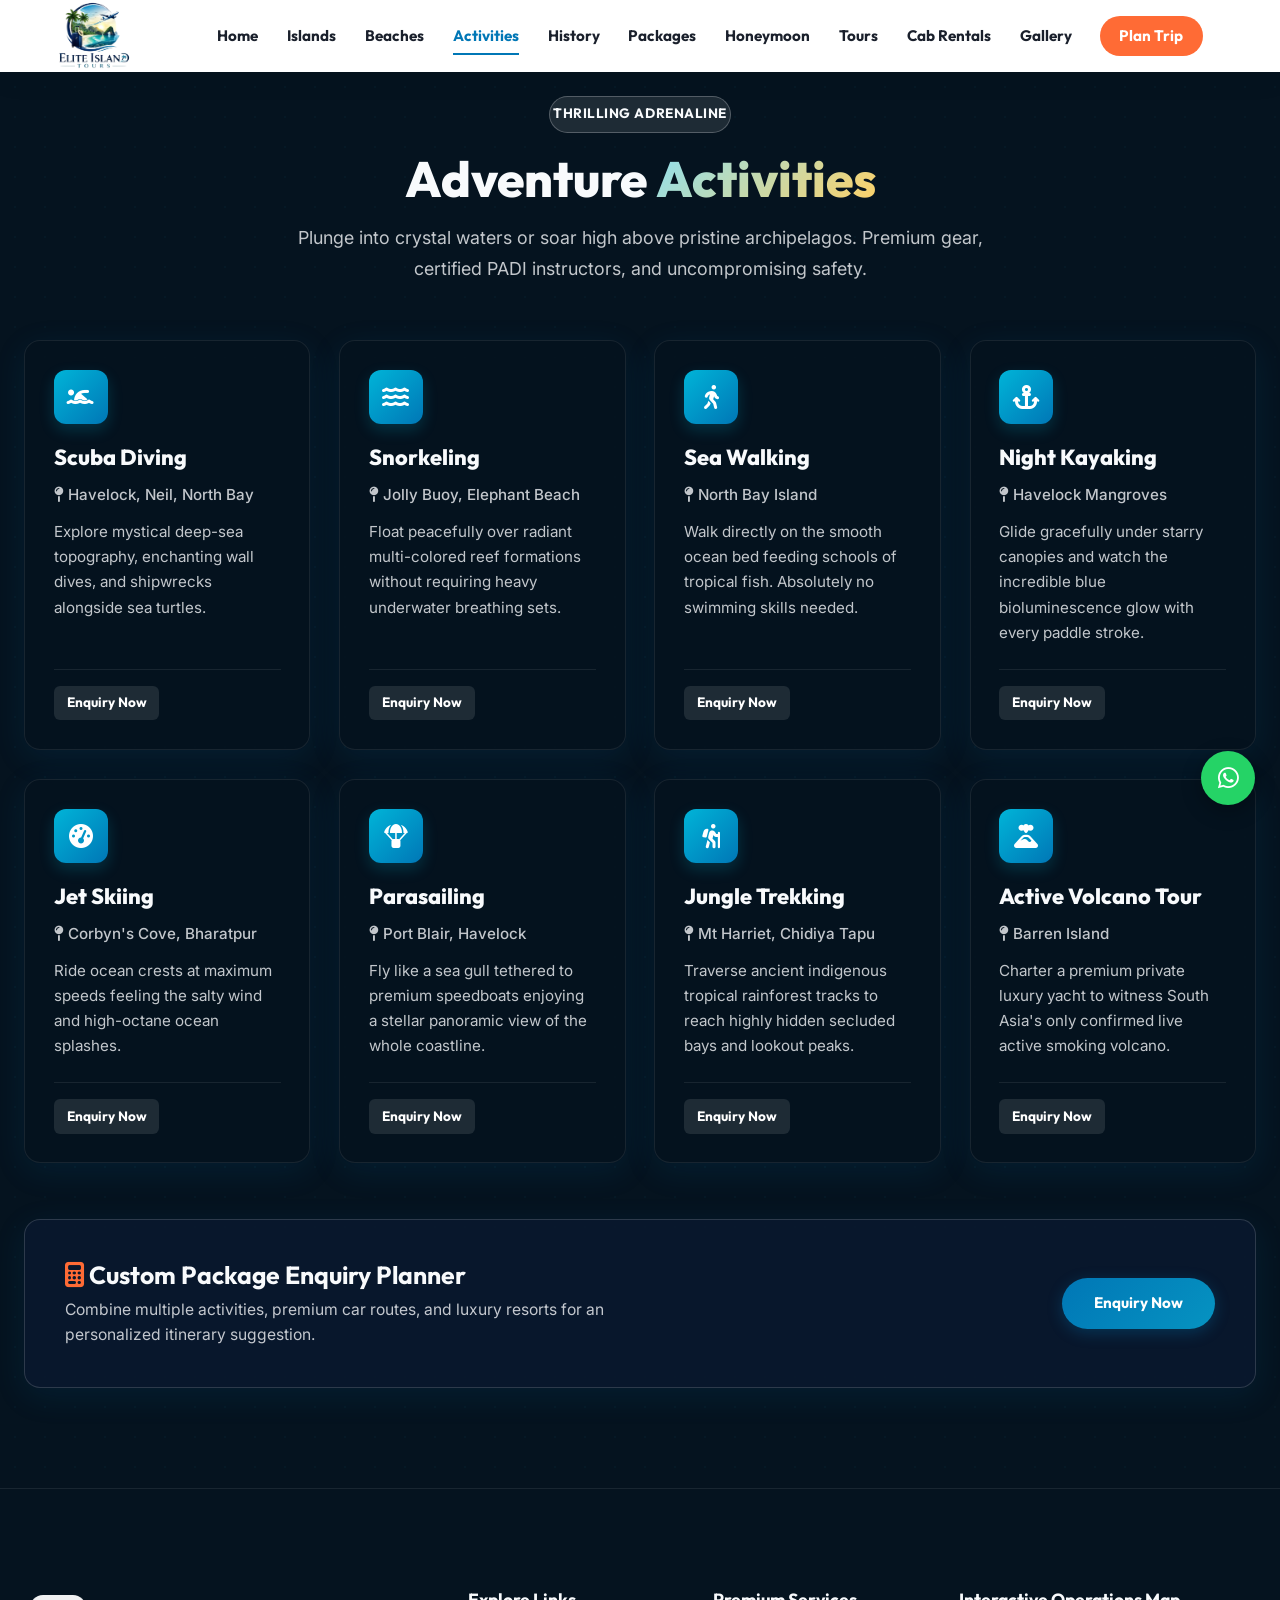
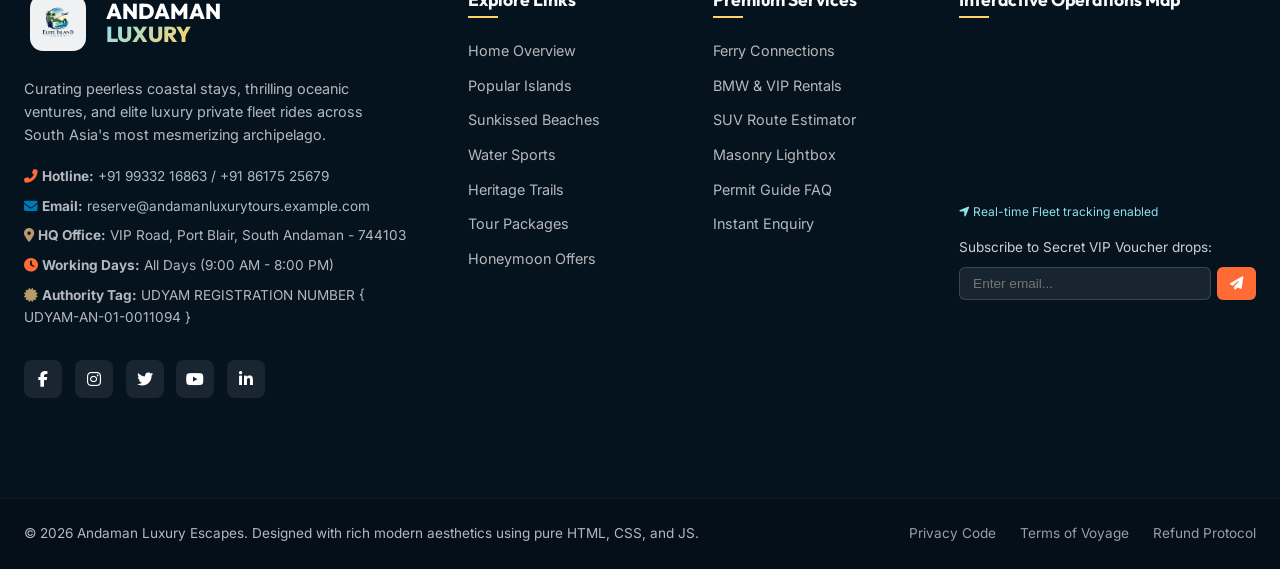
==== activities.html @ e53eba98 "First commit" ====
<!DOCTYPE html>
<html lang="en">
<head>
    <meta charset="UTF-8">
    <meta name="viewport" content="width=device-width, initial-scale=1.0">
    <title>Adventure Activities | Andaman & Nicobar Islands Premium Luxury Travel</title>
    <meta name="description" content="Plunge into crystal waters or soar high above pristine archipelagos. Premium gear, certified PADI instructors, and uncompromising safety.">
    
    <!-- Google Fonts -->
    <link rel="preconnect" href="https://fonts.googleapis.com">
    <link rel="preconnect" href="https://fonts.gstatic.com" crossorigin>
    <link href="https://fonts.googleapis.com/css2?family=Inter:wght@300;400;500;600;700&family=Outfit:wght@400;500;600;700;800&display=swap" rel="stylesheet">
    
    <!-- Font Awesome Icons -->
    <link rel="stylesheet" href="https://cdnjs.cloudflare.com/ajax/libs/font-awesome/6.4.0/css/all.min.css">
    
    <!-- Custom CSS -->
    <link rel="stylesheet" href="style.css">
</head>
<body class="subpage-body">

    <!-- Preloader -->
    <div id="preloader" class="preloader">
        <div class="loader-content">
            <div class="waves-loader"></div>
            <span class="loader-text">Loading Paradise...</span>
        </div>
    </div>

    <!-- Floating Action Buttons -->
    <a href="https://wa.me/919933216863" target="_blank" class="floating-btn whatsapp-btn" aria-label="Chat on WhatsApp">
        <i class="fab fa-whatsapp"></i>
    </a>
    <button id="backToTop" class="floating-btn back-top-btn" aria-label="Scroll back to top">
        <i class="fas fa-chevron-up"></i>
    </button>

    <!-- Transparent Sticky Navbar -->
    <header class="navbar navbar-subpage scrolled" id="navbar">
        <div class="nav-container">
            <a href="index.html" class="nav-logo">
                <span class="logo-icon">
                    <img src="logo.jpeg" alt="Logo" class="custom-logo">
                </span>
            </a>
            
            <nav class="nav-links" id="navLinks">
                <a href="index.html" class="nav-link">Home</a>
                <a href="islands.html" class="nav-link">Islands</a>
                <a href="beaches.html" class="nav-link">Beaches</a>
                <a href="activities.html" class="nav-link active">Activities</a>
                <a href="history.html" class="nav-link">History</a>
                <a href="packages.html" class="nav-link">Packages</a>
                <a href="honeymoon.html" class="nav-link">Honeymoon</a>
                <a href="tours.html" class="nav-link">Tours</a>
                <a href="cabs.html" class="nav-link">Cab Rentals</a>
                <a href="gallery.html" class="nav-link">Gallery</a>
                <a href="booking.html" class="nav-link btn-nav">Plan Trip</a>
            </nav>

            <div class="nav-actions">
               
                <button class="hamburger" id="hamburger" aria-label="Toggle navigation menu">
                    <span class="bar"></span>
                    <span class="bar"></span>
                    <span class="bar"></span>
                </button>
            </div>
        </div>
    </header>

    <!-- ADVENTURE ACTIVITIES SECTION -->
    <section id="activities" class="activities-section py-section bg-dark-deep text-white">
        <!-- Parallax coral texture effect -->
        <div class="ocean-bg-overlay"></div>
        
        <div class="section-container relative-z">
            <div class="section-header reveal-up">
                <span class="subtitle-pill border-light">Thrilling Adrenaline</span>
                <h2>Adventure <span class="gradient-text">Activities</span></h2>
                <p>Plunge into crystal waters or soar high above pristine archipelagos. Premium gear, certified PADI instructors, and uncompromising safety.</p>
            </div>

            <div class="activities-grid">
                <!-- Activity 1 -->
                <div class="activity-card glassmorphism reveal-up">
                    <div class="act-icon"><i class="fas fa-swimmer"></i></div>
                    <h3>Scuba Diving</h3>
                    <p class="act-loc"><i class="fas fa-map-pin"></i> Havelock, Neil, North Bay</p>
                    <p class="act-desc">Explore mystical deep-sea topography, enchanting wall dives, and shipwrecks alongside sea turtles.</p>
                    <div class="act-footer">
                        <a href="booking.html" class="btn-book-sm" data-enquiry-trigger>Enquiry Now</a>
                    </div>
                </div>

                <!-- Activity 2 -->
                <div class="activity-card glassmorphism reveal-up" style="transition-delay: 0.1s;">
                    <div class="act-icon"><i class="fas fa-water"></i></div>
                    <h3>Snorkeling</h3>
                    <p class="act-loc"><i class="fas fa-map-pin"></i> Jolly Buoy, Elephant Beach</p>
                    <p class="act-desc">Float peacefully over radiant multi-colored reef formations without requiring heavy underwater breathing sets.</p>
                    <div class="act-footer">
                        <a href="booking.html" class="btn-book-sm" data-enquiry-trigger>Enquiry Now</a>
                    </div>
                </div>

                <!-- Activity 3 -->
                <div class="activity-card glassmorphism reveal-up" style="transition-delay: 0.2s;">
                    <div class="act-icon"><i class="fas fa-walking"></i></div>
                    <h3>Sea Walking</h3>
                    <p class="act-loc"><i class="fas fa-map-pin"></i> North Bay Island</p>
                    <p class="act-desc">Walk directly on the smooth ocean bed feeding schools of tropical fish. Absolutely no swimming skills needed.</p>
                    <div class="act-footer">
                        <a href="booking.html" class="btn-book-sm" data-enquiry-trigger>Enquiry Now</a>
                    </div>
                </div>

                <!-- Activity 4 -->
                <div class="activity-card glassmorphism reveal-up" style="transition-delay: 0.3s;">
                    <div class="act-icon"><i class="fas fa-anchor"></i></div>
                    <h3>Night Kayaking</h3>
                    <p class="act-loc"><i class="fas fa-map-pin"></i> Havelock Mangroves</p>
                    <p class="act-desc">Glide gracefully under starry canopies and watch the incredible blue bioluminescence glow with every paddle stroke.</p>
                    <div class="act-footer">
                        <a href="booking.html" class="btn-book-sm" data-enquiry-trigger>Enquiry Now</a>
                    </div>
                </div>

                <!-- Activity 5 -->
                <div class="activity-card glassmorphism reveal-up">
                    <div class="act-icon"><i class="fas fa-tachometer-alt"></i></div>
                    <h3>Jet Skiing</h3>
                    <p class="act-loc"><i class="fas fa-map-pin"></i> Corbyn's Cove, Bharatpur</p>
                    <p class="act-desc">Ride ocean crests at maximum speeds feeling the salty wind and high-octane ocean splashes.</p>
                    <div class="act-footer">
                        <a href="booking.html" class="btn-book-sm" data-enquiry-trigger>Enquiry Now</a>
                    </div>
                </div>

                <!-- Activity 6 -->
                <div class="activity-card glassmorphism reveal-up" style="transition-delay: 0.1s;">
                    <div class="act-icon"><i class="fas fa-parachute-box"></i></div>
                    <h3>Parasailing</h3>
                    <p class="act-loc"><i class="fas fa-map-pin"></i> Port Blair, Havelock</p>
                    <p class="act-desc">Fly like a sea gull tethered to premium speedboats enjoying a stellar panoramic view of the whole coastline.</p>
                    <div class="act-footer">
                        <a href="booking.html" class="btn-book-sm" data-enquiry-trigger>Enquiry Now</a>
                    </div>
                </div>

                <!-- Activity 7 -->
                <div class="activity-card glassmorphism reveal-up" style="transition-delay: 0.2s;">
                    <div class="act-icon"><i class="fas fa-hiking"></i></div>
                    <h3>Jungle Trekking</h3>
                    <p class="act-loc"><i class="fas fa-map-pin"></i> Mt Harriet, Chidiya Tapu</p>
                    <p class="act-desc">Traverse ancient indigenous tropical rainforest tracks to reach highly hidden secluded bays and lookout peaks.</p>
                    <div class="act-footer">
                        <a href="booking.html" class="btn-book-sm" data-enquiry-trigger>Enquiry Now</a>
                    </div>
                </div>

                <!-- Activity 8 -->
                <div class="activity-card glassmorphism reveal-up" style="transition-delay: 0.3s;">
                    <div class="act-icon"><i class="fas fa-volcano"></i></div>
                    <h3>Active Volcano Tour</h3>
                    <p class="act-loc"><i class="fas fa-map-pin"></i> Barren Island</p>
                    <p class="act-desc">Charter a premium private luxury yacht to witness South Asia's only confirmed live active smoking volcano.</p>
                    <div class="act-footer">
                        <a href="booking.html" class="btn-book-sm" data-enquiry-trigger>Enquiry Now</a>
                    </div>
                </div>
            </div>

            <!-- Tour Package Calculator Custom Estimator Integration Preview -->
            <div class="package-calc-banner glassmorphism mt-big reveal-up">
                <div class="calc-banner-left">
                    <h3><i class="fas fa-calculator text-orange"></i> Custom Package Enquiry Planner</h3>
                    <p>Combine multiple activities, premium car routes, and luxury resorts for an personalized itinerary suggestion.</p>
                </div>
                <a href="booking.html" class="btn btn-primary" data-enquiry-trigger>Enquiry Now</a>
            </div>
        </div>
    </section>

    <!-- CONTACT SECTION / FOOTER -->
    <footer id="contact" class="footer-section bg-dark-deep text-white">
        <!-- Main Contact Row -->
        <div class="section-container footer-top py-section">
            <div class="footer-grid">
                <!-- Info block -->
                <div class="footer-col brand-col reveal-up">
                    <div class="footer-logo">
                        <span class="logo-icon text-orange"><img src="logo.jpeg" alt="Logo" class="footer-logo"></span>
                        <span class="logo-title-foot">ANDAMAN <span class="gradient-text">LUXURY</span></span>
                    </div>
                    <p class="footer-brand-desc">Curating peerless coastal stays, thrilling oceanic ventures, and elite luxury private fleet rides across South Asia's most mesmerizing archipelago.</p>
                    
                    <div class="contact-methods mt-small">
                        <p><i class="fas fa-phone-alt text-orange"></i> <strong>Hotline:</strong> +91 99332 16863 / +91 86175 25679</p>
                        <p><i class="fas fa-envelope text-blue"></i> <strong>Email:</strong> reserve@andamanluxurytours.example.com</p>
                        <p><i class="fas fa-map-marker-alt text-sand"></i> <strong>HQ Office:</strong> VIP Road, Port Blair, South Andaman - 744103</p>
                        <p><i class="fas fa-clock text-orange"></i> <strong>Working Days:</strong> All Days (9:00 AM - 8:00 PM)</p>
                        <p><i class="fas fa-certificate text-sand"></i> <strong>Authority Tag:</strong> UDYAM REGISTRATION NUMBER { UDYAM-AN-01-0011094 }</p>
                    </div>

                    <div class="social-icons mt-medium">
                        <a href="#" aria-label="Facebook"><i class="fab fa-facebook-f"></i></a>
                        <a href="#" aria-label="Instagram"><i class="fab fa-instagram"></i></a>
                        <a href="#" aria-label="Twitter"><i class="fab fa-twitter"></i></a>
                        <a href="#" aria-label="YouTube"><i class="fab fa-youtube"></i></a>
                        <a href="#" aria-label="LinkedIn"><i class="fab fa-linkedin-in"></i></a>
                    </div>
                </div>

                <!-- Quick links -->
                <div class="footer-col links-col reveal-up" style="transition-delay: 0.1s;">
                    <h4>Explore Links</h4>
                    <ul>
                        <li><a href="index.html">Home Overview</a></li>
                        <li><a href="islands.html">Popular Islands</a></li>
                        <li><a href="beaches.html">Sunkissed Beaches</a></li>
                        <li><a href="activities.html">Water Sports</a></li>
                        <li><a href="history.html">Heritage Trails</a></li>
                        <li><a href="packages.html">Tour Packages</a></li>
                        <li><a href="honeymoon.html">Honeymoon Offers</a></li>
                    </ul>
                </div>

                <!-- Secondary links -->
                <div class="footer-col links-col reveal-up" style="transition-delay: 0.2s;">
                    <h4>Premium Services</h4>
                    <ul>
                        <li><a href="tours.html">Ferry Connections</a></li>
                        <li><a href="cabs.html">BMW & VIP Rentals</a></li>
                        <li><a href="cabs.html">SUV Route Estimator</a></li>
                        <li><a href="gallery.html">Masonry Lightbox</a></li>
                        <li><a href="index.html#faq">Permit Guide FAQ</a></li>
                        <li><a href="booking.html">Instant Enquiry</a></li>
                    </ul>
                </div>

                <!-- Map placeholder & Subscribe -->
                <div class="footer-col map-col reveal-up" style="transition-delay: 0.3s;">
                    <h4>Interactive Operations Map</h4>
                    <div class="map-placeholder">
                        <iframe 
                            src="https://www.google.com/maps/embed?pb=!1m18!1m12!1m3!1d125345.96102146985!2d92.65151525!3d11.6666114!2m3!1f0!2f0!3f0!3m2!1i1024!2i768!4f13.1!3m3!1m2!1s0x3088946c59b6c0e5%3A0x8684bb6a30eb6a00!2sPort%20Blair%2C%20Andaman%20and%20Nicobar%20Islands!5e0!3m2!1sen!2sin!4v1680000000000!5m2!1sen!2sin" 
                            width="100%" 
                            height="150" 
                            style="border:0; border-radius: 8px;" 
                            allowfullscreen="" 
                            loading="lazy" 
                            referrerpolicy="no-referrer-when-downgrade"
                            title="Port Blair Regional Google Map">
                        </iframe>
                        <span class="map-caption"><i class="fas fa-location-arrow"></i> Real-time Fleet tracking enabled</span>
                    </div>

                    <!-- Newsletter inline Form -->
                    <div class="newsletter-box mt-small">
                        <span>Subscribe to Secret VIP Voucher drops:</span>
                        <form id="newsletterForm" class="news-form mt-mini">
                            <input type="email" placeholder="Enter email..." required>
                            <button type="submit" aria-label="Subscribe"><i class="fas fa-paper-plane"></i></button>
                        </form>
                    </div>
                </div>
            </div>
        </div>

        <!-- Footer Bottom Legal bar -->
        <div class="footer-bottom">
            <div class="section-container bottom-bar-container">
                <p>&copy; 2026 Andaman Luxury Escapes. Designed with rich modern aesthetics using pure HTML, CSS, and JS.</p>
                <div class="legal-links">
                    <a href="#">Privacy Code</a>
                    <a href="#">Terms of Voyage</a>
                    <a href="#">Refund Protocol</a>
                </div>
            </div>
        </div>
    </footer>

    <!-- Custom JavaScript -->
    <script src="script.js"></script>
</body>
</html>
---- style.css ----
/* ==========================================================================
   PREMIUM TOURISM WEBSITE STYLE SYSTEM
   Theme: Tropical Luxury & Cinematic Glassmorphism
   Colors: Ocean Blue, Sunset Orange, Sand Tones
   ========================================================================== */

/* --- 1. DESIGN TOKENS & VARIABLES --- */
:root {
    /* Ocean Blue Palette */
    --ocean-deep: #0077B6;
    --ocean-mid: #00B4D8;
    --ocean-light: #90E0EF;
    --ocean-azure: #e0fbfc;

    /* Sunset Orange Palette */
    --sunset-deep: #FF6B35;
    --sunset-mid: #FF8C42;
    --sunset-gold: #FFD166;
    --sunset-glow: rgba(255, 107, 53, 0.15);

    /* Sand Colors */
    --sand-light: #F4EBD0;
    --sand-warm: #EAD7BB;
    --sand-dark: #B99B6B;

    /* Neutrals & Dark Mode Helpers */
    --bg-main: #FAFAFB;
    --bg-dark-deep: #05131f;
    --bg-dark-card: rgba(10, 25, 47, 0.7);
    --text-primary: #1A202C;
    --text-secondary: #4A5568;
    --text-light: #F7FAFC;
    --text-muted: #A0AEC0;
    
    /* Layout Spacing */
    --nav-height: 84px;
    --section-gap: 100px;
    --container-max: 1280px;

    /* Glassmorphism System */
    --glass-bg-light: rgba(255, 255, 255, 0.75);
    --glass-bg-dark: rgba(5, 19, 31, 0.65);
    --glass-bg-sunset: rgba(255, 107, 53, 0.85);
    --glass-border-light: rgba(255, 255, 255, 0.3);
    --glass-border-dark: rgba(255, 255, 255, 0.08);
    --glass-shadow: 0 8px 32px 0 rgba(0, 119, 182, 0.12);
    --glass-shadow-dark: 0 12px 40px 0 rgba(0, 0, 0, 0.35);
    --glass-blur: blur(16px);

    /* Animation Timings */
    --transition-fast: 0.2s cubic-bezier(0.4, 0, 0.2, 1);
    --transition-smooth: 0.4s cubic-bezier(0.16, 1, 0.3, 1);
    --transition-slow: 0.8s cubic-bezier(0.16, 1, 0.3, 1);
}

/* --- 2. GLOBAL RESET & BASE RULES --- */
*, *::before, *::after {
    box-sizing: border-box;
    margin: 0;
    padding: 0;
}

html {
    scroll-behavior: smooth;
    font-size: 16px;
}

body {
    font-family: 'Inter', -apple-system, BlinkMacSystemFont, sans-serif;
    color: var(--text-primary);
    background-color: var(--bg-main);
    line-height: 1.6;
    overflow-x: hidden;
}

/* Custom Premium Scrollbar */
::-webkit-scrollbar {
    width: 10px;
}
::-webkit-scrollbar-track {
    background: var(--bg-dark-deep);
}
::-webkit-scrollbar-thumb {
    background: var(--ocean-mid);
    border-radius: 5px;
}
::-webkit-scrollbar-thumb:hover {
    background: var(--ocean-deep);
}

.custom-logo{
    width: 128px;
    height: 128px;
    object-fit: contain;
    background: transparent;
    display: block;
}

.custom-logo:hover{
    transform: scale(1.06) rotate(-2deg);
    filter: drop-shadow(0 12px 24px rgba(0,0,0,0.28));
}

.logo-icon{
    display:flex;
    align-items:center;
    justify-content:center;
    background: transparent;
    border-radius: 50%;
    padding: 6px;
}

.nav-logo{
    display:flex;
    align-items:center;
    gap:14px;
    text-decoration:none;
}

.logo-text{
    display:flex;
    flex-direction:column;
    line-height:1.1;
}

.logo-title{
    font-size:28px;
    font-weight:800;
    letter-spacing:2px;
    color:#ffffff;
}

.logo-subtitle{
    font-size:12px;
    font-weight:500;
    letter-spacing:3px;
    color:rgba(255,255,255,0.82);
    margin-top:4px;
}

/* Typography Scale */
h1, h2, h3, h4, h5, h6 {
    font-family: 'Outfit', sans-serif;
    font-weight: 700;
    line-height: 1.2;
    letter-spacing: -0.02em;
}

h1 { font-size: clamp(2.5rem, 6vw, 4.5rem); font-weight: 800; }
h2 { font-size: clamp(2rem, 4vw, 3rem); margin-bottom: 1rem; }
h3 { font-size: clamp(1.25rem, 2.5vw, 1.75rem); margin-bottom: 0.75rem; }
h4 { font-size: 1.2rem; font-weight: 600; }

p {
    margin-bottom: 1rem;
}

a {
    color: inherit;
    text-decoration: none;
    transition: var(--transition-fast);
}

ul {
    list-style: none;
}

img {
    max-width: 100%;
    height: auto;
    display: block;
}

/* --- 3. PREMIUM UTILITIES & ACCENTS --- */
.section-container {
    max-width: var(--container-max);
    margin: 0 auto;
    padding: 0 1.5rem;
}

.py-section {
    padding-top: var(--section-gap);
    padding-bottom: var(--section-gap);
}

.text-center { text-align: center; }
.relative-z { position: relative; z-index: 2; }
.mt-mini { margin-top: 0.5rem; }
.mt-small { margin-top: 1rem; }
.mt-medium { margin-top: 2rem; }
.mt-big { margin-top: 3.5rem; }

/* Gradient Themes */
.gradient-text {
    background: linear-gradient(135deg, var(--ocean-deep) 0%, var(--ocean-mid) 60%, var(--ocean-light) 100%);
    -webkit-background-clip: text;
    -webkit-text-fill-color: transparent;
    display: inline-block;
}

.gradient-text-sunset {
    background: linear-gradient(135deg, var(--sunset-gold) 0%, var(--sunset-mid) 50%, #fff 100%);
    -webkit-background-clip: text;
    -webkit-text-fill-color: transparent;
    display: inline-block;
}

.bg-gradient-subtle {
    background: linear-gradient(180deg, var(--bg-main) 0%, var(--ocean-azure) 100%);
}

.bg-light-soft { background-color: #F1F5F9; }
.bg-dark-deep { background-color: var(--bg-dark-deep); }
.bg-sunset {
    background: linear-gradient(135deg, #1b0a05 0%, var(--sunset-deep) 100%);
    position: relative;
}
.bg-vintage {
    background-color: var(--sand-light);
    background-image: radial-gradient(rgba(185, 155, 107, 0.15) 1px, transparent 0);
    background-size: 24px 24px;
}

/* Color Tokens */
.text-orange { color: var(--sunset-deep); }
.text-blue { color: var(--ocean-deep); }
.text-sand { color: var(--sand-dark); }
.border-light { border-color: rgba(255,255,255,0.2) !important; color: #fff !important; }
.border-dark { border-color: rgba(0,0,0,0.1) !important; color: var(--ocean-deep) !important; }

/* Subtitle/Badge Pills */
.subtitle-pill {
    display: inline-flex;
    align-items: center;
    gap: 0.5rem;
    padding: 0.4rem 0.2rem;
    border-radius: 50px;
    font-family: 'Outfit', sans-serif;
    font-size: 0.85rem;
    font-weight: 600;
    text-transform: uppercase;
    letter-spacing: 0.1em;
    margin-bottom: 1rem;
    border: 1px solid rgba(0, 119, 182, 0.2);
    color: var(--ocean-deep);
    background: rgba(0, 119, 182, 0.05);
}

.section-header {
    max-width: 750px;
    margin: 0 auto 3.5rem auto;
    text-align: center;
}

.section-header p {
    color: var(--text-secondary);
    font-size: 1.1rem;
}

/* Glassmorphism Classes */
.glassmorphism {
    background: var(--glass-bg-light);
    backdrop-filter: var(--glass-blur);
    -webkit-backdrop-filter: var(--glass-blur);
    border: 1px solid var(--glass-border-light);
    border-radius: 16px;
    box-shadow: var(--glass-shadow);
}

.glassmorphism-premium {
    background: rgba(255, 255, 255, 0.85);
    backdrop-filter: blur(24px);
    -webkit-backdrop-filter: blur(24px);
    border: 1px solid rgba(255, 255, 255, 0.6);
    border-radius: 20px;
    box-shadow: 0 20px 50px rgba(0, 119, 182, 0.08);
}

/* Buttons System */
.btn {
    display: inline-flex;
    align-items: center;
    justify-content: center;
    gap: 0.6rem;
    padding: 0.85rem 2rem;
    border-radius: 50px;
    font-family: 'Outfit', sans-serif;
    font-weight: 600;
    font-size: 1rem;
    cursor: pointer;
    transition: var(--transition-smooth);
    border: none;
}

.btn-primary {
    background: linear-gradient(135deg, var(--ocean-deep) 0%, var(--ocean-mid) 100%);
    color: #fff;
    box-shadow: 0 4px 15px rgba(0, 119, 182, 0.3);
}

.btn-primary:hover {
    transform: translateY(-3px);
    box-shadow: 0 8px 25px rgba(0, 119, 182, 0.45);
    background: linear-gradient(135deg, var(--ocean-mid) 0%, var(--ocean-deep) 100%);
}

.btn-secondary {
    background: linear-gradient(135deg, var(--sunset-deep) 0%, var(--sunset-mid) 100%);
    color: #fff;
    box-shadow: 0 4px 15px rgba(255, 107, 53, 0.3);
}

.btn-secondary:hover {
    transform: translateY(-3px);
    box-shadow: 0 8px 25px rgba(255, 107, 53, 0.45);
}

.btn-sunset {
    background-color: #fff;
    color: var(--sunset-deep);
    font-weight: 700;
    padding: 0.6rem 1.5rem;
    border-radius: 8px;
}
.btn-sunset:hover {
    background-color: var(--sunset-gold);
    color: #000;
}

/* --- 4. PRELOADER ANIMATION --- */
.preloader {
    position: fixed;
    inset: 0;
    background-color: var(--bg-dark-deep);
    z-index: 9999;
    display: flex;
    align-items: center;
    justify-content: center;
    transition: opacity 0.6s ease, visibility 0.6s ease;
}

.loader-content {
    text-align: center;
}

.waves-loader {
    width: 80px;
    height: 80px;
    border-radius: 50%;
    border: 3px solid transparent;
    border-top-color: var(--ocean-mid);
    border-bottom-color: var(--sunset-mid);
    animation: spin-loader 1.5s linear infinite;
    margin: 0 auto 1.5rem auto;
}

.waves-loader::before {
    content: '';
    position: absolute;
    inset: 8px;
    border-radius: 50%;
    border: 3px solid transparent;
    border-left-color: var(--ocean-light);
    animation: spin-loader 1s ease-in-out infinite alternate;
}

.loader-text {
    font-family: 'Outfit', sans-serif;
    color: #fff;
    font-size: 1.2rem;
    letter-spacing: 0.15em;
    animation: pulse-text 1.5s infinite ease-in-out;
}

@keyframes spin-loader {
    to { transform: rotate(360deg); }
}

@keyframes pulse-text {
    0%, 100% { opacity: 0.5; }
    50% { opacity: 1; }
}

/* --- 5. FLOATING ACTIONS --- */
.floating-btn {
    position: fixed;
    right: 25px;
    width: 54px;
    height: 54px;
    border-radius: 50%;
    display: flex;
    align-items: center;
    justify-content: center;
    color: #fff;
    font-size: 1.5rem;
    z-index: 990;
    box-shadow: 0 6px 20px rgba(0,0,0,0.3);
    cursor: pointer;
    transition: var(--transition-fast);
    border: none;
}

.whatsapp-btn {
    bottom: 95px;
    background-color: #25D366;
    animation: bounce-subtle 3s infinite ease-in-out;
}

.whatsapp-btn:hover {
    background-color: #128C7E;
    transform: scale(1.1);
}

.back-top-btn {
    bottom: 25px;
    background-color: var(--ocean-deep);
    opacity: 0;
    visibility: hidden;
    transform: translateY(20px);
}

.back-top-btn.show {
    opacity: 1;
    visibility: visible;
    transform: translateY(0);
}

.back-top-btn:hover {
    background-color: var(--ocean-mid);
}

@keyframes bounce-subtle {
    0%, 100% { transform: translateY(0); }
    50% { transform: translateY(-8px); }
}

/* --- 6. TRANSPARENT STICKY NAVBAR --- */
.navbar {
    position: fixed;
    top: 0;
    left: 0;
    width: 100%;
    height: var(--nav-height);
    z-index: 1000;
    transition: var(--transition-smooth);
    background: transparent;
}

.navbar.scrolled {
    background: rgb(255, 255, 255);
    backdrop-filter: blur(16px);
    -webkit-backdrop-filter: blur(16px);
    box-shadow: 0 4px 30px rgba(0, 0, 0, 0.08);
    height: 72px;
}

.nav-container {
    max-width: var(--container-max);
    height: 100%;
    margin: 0 auto;
    padding: 0 1.5rem;
    display: flex;
    align-items: center;
    justify-content: space-between;
}

.nav-logo {
    display: flex;
    align-items: center;
    gap: 0.6rem;
    color: #fff;
}

.navbar.scrolled .nav-logo {
    color: var(--ocean-deep);
}

.logo-icon {
    font-size: 1.8rem;
    color: var(--sunset-gold);
    transition: var(--transition-fast);
}

.navbar.scrolled .logo-icon {
    color: var(--sunset-deep);
}

.logo-text {
    display: flex;
    flex-direction: column;
}

.logo-title {
    font-family: 'Outfit', sans-serif;
    font-weight: 800;
    font-size: 1.3rem;
    line-height: 1;
    letter-spacing: 0.05em;
}

.logo-subtitle {
    font-size: 0.65rem;
    letter-spacing: 0.15em;
    opacity: 0.85;
    text-transform: uppercase;
    margin-top: 2px;
}

.nav-links {
    display: flex;
    align-items: center;
    gap: 1.8rem;
}

.nav-link {
    font-family: 'Outfit', sans-serif;
    font-weight: 500;
    font-size: 0.95rem;
    color: rgba(255, 255, 255, 0.9);
    position: relative;
    padding: 0.4rem 0;
}

.navbar.scrolled .nav-link {
    color: var(--text-primary);
}

.nav-link::after {
    content: '';
    position: absolute;
    bottom: 0;
    left: 0;
    width: 0%;
    height: 2px;
    background-color: var(--sunset-gold);
    transition: var(--transition-fast);
}

.navbar.scrolled .nav-link::after {
    background-color: var(--ocean-deep);
}

.nav-link:hover::after,
.nav-link.active::after {
    width: 100%;
}

.nav-link:hover,
.nav-link.active {
    color: #fff;
}

.navbar.scrolled .nav-link:hover,
.navbar.scrolled .nav-link.active {
    color: var(--ocean-deep);
}

.btn-nav {
    background-color: var(--sunset-deep);
    color: #fff !important;
    padding: 0.5rem 1.2rem;
    border-radius: 50px;
    font-weight: 600;
}
.btn-nav::after { display: none !important; }
.btn-nav:hover { background-color: var(--sunset-mid); transform: scale(1.05); }

.nav-actions {
    display: flex;
    align-items: center;
    gap: 1rem;
}

.weather-widget-mini {
    display: flex;
    align-items: center;
    gap: 0.4rem;
    background: rgba(255, 255, 255, 0.15);
    backdrop-filter: blur(8px);
    padding: 0.3rem 0.8rem;
    border-radius: 50px;
    color: #fff;
    font-size: 0.85rem;
    font-weight: 600;
    border: 1px solid rgba(255, 255, 255, 0.2);
}

.navbar.scrolled .weather-widget-mini {
    background: rgba(0, 119, 182, 0.08);
    color: var(--ocean-deep);
    border-color: rgba(0, 119, 182, 0.15);
}

.weather-icon {
    color: var(--sunset-gold);
    animation: spin-slow 12s linear infinite;
}

@keyframes spin-slow {
    to { transform: rotate(360deg); }
}

.hamburger {
    display: none;
    cursor: pointer;
    background: transparent;
    border: none;
    z-index: 1001;
}

.hamburger .bar {
    display: block;
    width: 25px;
    height: 3px;
    margin: 5px auto;
    transition: all 0.3s ease-in-out;
    background-color: #fff;
    border-radius: 3px;
}

.navbar.scrolled .hamburger .bar {
    background-color: var(--text-primary);
}

/* --- 7. HERO SECTION --- */
.hero-section {
    position: relative;
    min-height: 100vh;
    min-height: 100svh;
    display: flex;
    align-items: center;
    justify-content: center;
    overflow: hidden;
    padding: 6rem 1rem 7rem;
}

.video-wrapper {
    position: absolute;
    inset: 0;
    width: 100%;
    height: 100%;
    z-index: 1;
}

.hero-video {
    width: 100%;
    height: 100%;
    object-fit: cover;
    transform: scale(1.05); /* Avoid border artifacts */
}

.hero-overlay {
    position: absolute;
    inset: 0;
    background: linear-gradient(135deg, rgba(5, 19, 31, 0.6) 0%, rgba(0, 119, 182, 0.35) 100%);
    z-index: 2;
}

.hero-particles {
    position: absolute;
    inset: 0;
    z-index: 3;
    pointer-events: none;
}

/* Particle items styled via script mapping */
.particle {
    position: absolute;
    background-color: rgba(255, 255, 255, 0.6);
    border-radius: 50%;
    animation: float-particle 10s infinite linear;
}

@keyframes float-particle {
    0% { transform: translateY(0) rotate(0deg); opacity: 0; }
    10% { opacity: 0.8; }
    90% { opacity: 0.8; }
    100% { transform: translateY(-100px) rotate(360deg); opacity: 0; }
}

.hero-content {
    position: relative;
    z-index: 4;
    max-width: 900px;
    width: 100%;
    display: flex;
    flex-direction: column;
    align-items: center;
    text-align: center;
    padding: 0 1.5rem;
    margin: 0 auto;
}

.welcome-badge {
    display: inline-block;
    background: rgba(255, 255, 255, 0.2);
    backdrop-filter: blur(12px);
    color: #fff;
    padding: 0.5rem 1.5rem;
    border-radius: 50px;
    font-family: 'Outfit', sans-serif;
    font-weight: 600;
    font-size: 0.9rem;
    letter-spacing: 0.15em;
    text-transform: uppercase;
    margin-bottom: 1.5rem;
    border: 1px solid rgba(255, 255, 255, 0.3);
}

.hero-title {
    color: #fff;
    font-size: clamp(2.1rem, 4.8vw, 4rem);
    line-height: 1.05;
    margin-bottom: 1rem;
    text-shadow: 0 4px 20px rgba(0,0,0,0.4);
}


.hero-title .gradient-text {
    background: linear-gradient(135deg, var(--ocean-light) 0%, var(--sunset-gold) 100%);
    -webkit-background-clip: text;
}

.hero-logo {
    display: flex;
    align-items: center;
    justify-content: center;
    width: 100%;
    margin: 0 auto 1.15rem;
}

.hero-logo img {
    width: clamp(130px, 54vw, 360px);
    height: auto;
    display: block;
    object-fit: contain;
    filter: drop-shadow(0 14px 28px rgba(0, 0, 0, 0.35));
}

.hero-subtitle {
    color: rgba(255, 255, 255, 0.92);
    font-size: clamp(1rem, 1.7vw, 1.25rem);
    font-weight: 400;
    max-width: 700px;
    margin: 0 auto 2rem auto;
    text-shadow: 0 2px 10px rgba(0,0,0,0.3);
}

.hero-ctas {
    display: flex;
    align-items: center;
    justify-content: center;
    gap: 1.2rem;
    flex-wrap: wrap;
    margin-bottom: 0;
}

/* Floating Waves Overlay */
.wave-container {
    position: absolute;
    bottom: -5px;
    left: 0;
    width: 100%;
    z-index: 5;
    line-height: 0;
}

.hero-wave {
    width: 100%;
    height: 8vw;
    min-height: 60px;
}

.scroll-indicator {
    position: absolute;
    bottom: 50px;
    left: 50.4%;
    transform: translateX(-50%);
    z-index: 6;
    display: flex;
    flex-direction: column;
    align-items: center;
    gap: 0.5rem;
    color: #fff;
    opacity: 0.8;
}

.scroll-indicator:hover {
    opacity: 1;
}

.mouse {
    width: 26px;
    height: 42px;
    border: 2px solid #fff;
    border-radius: 20px;
    display: flex;
    justify-content: center;
    padding-top: 6px;
}

.wheel {
    width: 4px;
    height: 8px;
    background-color: #fff;
    border-radius: 2px;
    animation: scroll-wheel 1.5s infinite ease-out;
}

.scroll-text {
    font-size: 0.75rem;
    letter-spacing: 0.1em;
    text-transform: uppercase;
}

@keyframes scroll-wheel {
    0% { transform: translateY(0); opacity: 1; }
    100% { transform: translateY(12px); opacity: 0; }
}

/* --- 8. STATS COUNTER SECTION --- */
.stats-section {
    position: relative;
    z-index: 10;
    margin-top: -30px;
}

.stats-grid {
    display: grid;
    grid-template-columns: repeat(4, 1fr);
    gap: 1.5rem;
    background: rgba(255, 255, 255, 0.9);
    backdrop-filter: blur(20px);
    -webkit-backdrop-filter: blur(20px);
    border: 1px solid rgba(255, 255, 255, 0.8);
    border-radius: 20px;
    padding: 2.5rem 2rem;
    box-shadow: 0 15px 40px rgba(0, 119, 182, 0.08);
}

.stat-item {
    text-align: center;
    position: relative;
}

.stat-item:not(:last-child)::after {
    content: '';
    position: absolute;
    right: -0.75rem;
    top: 20%;
    height: 60%;
    width: 1px;
    background-color: rgba(0, 0, 0, 0.08);
}

.stat-icon {
    width: 50px;
    height: 50px;
    border-radius: 50%;
    background: rgba(0, 119, 182, 0.08);
    color: var(--ocean-deep);
    display: flex;
    align-items: center;
    justify-content: center;
    font-size: 1.3rem;
    margin: 0 auto 1rem auto;
    transition: var(--transition-fast);
}

.stat-item:hover .stat-icon {
    background: var(--ocean-deep);
    color: #fff;
    transform: scale(1.1);
}

.stat-number, .stat-suffix {
    display: inline-block;
    font-size: 2.5rem;
    font-weight: 800;
    color: var(--ocean-deep);
    line-height: 1;
}

.stat-label {
    margin-top: 0.4rem;
    color: var(--text-secondary);
    font-weight: 500;
    margin-bottom: 0;
}

/* --- 9. POPULAR ISLANDS SECTION --- */
.islands-grid {
    display: grid;
    grid-template-columns: repeat(auto-fill, minmax(280px, 1fr));
    gap: 2rem;
}

.island-card {
    background-color: #fff;
    border-radius: 16px;
    overflow: hidden;
    box-shadow: 0 10px 30px rgba(0,0,0,0.04);
    border: 1px solid rgba(0,0,0,0.04);
    transition: var(--transition-smooth);
    display: flex;
    flex-direction: column;
}

.island-card:hover {
    transform: translateY(-8px);
    box-shadow: 0 20px 40px rgba(0, 119, 182, 0.12);
}

.card-img-wrapper {
    position: relative;
    height: 220px;
    overflow: hidden;
}

.card-img-wrapper img {
    width: 100%;
    height: 100%;
    object-fit: cover;
    transition: transform 0.6s cubic-bezier(0.16, 1, 0.3, 1);
}

.island-card:hover .card-img-wrapper img {
    transform: scale(1.12);
}

.rating-badge {
    position: absolute;
    top: 15px;
    right: 15px;
    background: rgba(255, 255, 255, 0.9);
    backdrop-filter: blur(8px);
    padding: 0.3rem 0.6rem;
    border-radius: 8px;
    font-weight: 700;
    font-size: 0.85rem;
    color: #111;
    display: flex;
    align-items: center;
    gap: 0.3rem;
}

.rating-badge i {
    color: var(--sunset-gold);
}

.card-content {
    padding: 1.5rem;
    display: flex;
    flex-direction: column;
    flex-grow: 1;
}

.card-content h3 {
    color: var(--ocean-deep);
    transition: var(--transition-fast);
}

.island-card:hover .card-content h3 {
    color: var(--sunset-deep);
}

.card-content p {
    color: var(--text-secondary);
    font-size: 0.95rem;
    margin-bottom: 1.25rem;
    flex-grow: 1;
}

.card-activities {
    display: flex;
    flex-wrap: wrap;
    gap: 0.5rem;
    margin-bottom: 1.5rem;
    padding-top: 1rem;
    border-top: 1px solid #F1F5F9;
}

.card-activities span {
    background-color: var(--bg-main);
    color: var(--text-secondary);
    font-size: 0.75rem;
    font-weight: 500;
    padding: 0.25rem 0.6rem;
    border-radius: 6px;
    display: flex;
    align-items: center;
    gap: 0.3rem;
}

.card-activities span i {
    color: var(--ocean-mid);
}

.btn-explore {
    display: inline-flex;
    align-items: center;
    gap: 0.5rem;
    color: var(--ocean-deep);
    font-family: 'Outfit', sans-serif;
    font-weight: 700;
    font-size: 0.95rem;
}

.btn-explore i {
    transition: transform var(--transition-fast);
}

.btn-explore:hover {
    color: var(--sunset-deep);
}

.btn-explore:hover i {
    transform: translateX(4px);
}

/* --- 10. FAMOUS BEACHES SECTION --- */
.filter-container {
    display: flex;
    align-items: center;
    justify-content: center;
    flex-wrap: wrap;
    gap: 0.8rem;
    margin-bottom: 3rem;
}

.filter-btn {
    background: #fff;
    border: 1px solid rgba(0, 119, 182, 0.15);
    color: var(--text-secondary);
    padding: 0.5rem 1.25rem;
    border-radius: 50px;
    font-family: 'Outfit', sans-serif;
    font-weight: 600;
    font-size: 0.9rem;
    cursor: pointer;
    transition: var(--transition-fast);
}

.filter-btn:hover, .filter-btn.active {
    background: var(--ocean-deep);
    color: #fff;
    border-color: var(--ocean-deep);
    box-shadow: 0 4px 12px rgba(0, 119, 182, 0.2);
}

.beaches-grid {
    display: grid;
    grid-template-columns: repeat(auto-fill, minmax(320px, 1fr));
    gap: 2rem;
}

.beach-card {
    background: #fff;
    border-radius: 16px;
    overflow: hidden;
    box-shadow: 0 4px 20px rgba(0,0,0,0.03);
    border: 1px solid rgba(0,0,0,0.04);
    display: flex;
    flex-direction: column;
    transition: all 0.4s ease;
}

.beach-card.hide {
    display: none;
}

.beach-img {
    position: relative;
    height: 200px;
}

.beach-img img {
    width: 100%;
    height: 100%;
    object-fit: cover;
}

.badge-premium {
    position: absolute;
    bottom: 12px;
    left: 12px;
    background: linear-gradient(135deg, var(--sunset-deep) 0%, var(--sunset-gold) 100%);
    color: #fff;
    font-family: 'Outfit', sans-serif;
    font-size: 0.75rem;
    font-weight: 700;
    padding: 0.25rem 0.75rem;
    border-radius: 6px;
    box-shadow: 0 4px 10px rgba(255, 107, 53, 0.3);
}

.beach-details {
    padding: 1.5rem;
    display: flex;
    flex-direction: column;
    flex-grow: 1;
}

.beach-title-row {
    display: flex;
    align-items: center;
    justify-content: space-between;
    margin-bottom: 0.25rem;
}

.beach-title-row h4 {
    color: var(--text-primary);
    margin-bottom: 0;
}

.stars {
    font-weight: 600;
    font-size: 0.85rem;
    color: var(--text-secondary);
}

.stars i {
    color: var(--sunset-gold);
}

.beach-loc {
    font-size: 0.85rem;
    color: var(--ocean-deep);
    font-weight: 500;
    margin-bottom: 0.75rem;
}

.beach-desc {
    color: var(--text-secondary);
    font-size: 0.9rem;
    margin-bottom: 1.25rem;
    flex-grow: 1;
}

.beach-icons {
    display: flex;
    gap: 0.8rem;
    margin-bottom: 1.25rem;
}

.beach-icons span {
    width: 32px;
    height: 32px;
    border-radius: 50%;
    background-color: var(--ocean-azure);
    color: var(--ocean-deep);
    display: flex;
    align-items: center;
    justify-content: center;
    font-size: 0.8rem;
    transition: var(--transition-fast);
}

.beach-icons span:hover {
    background-color: var(--ocean-deep);
    color: #fff;
}

.btn-text {
    font-family: 'Outfit', sans-serif;
    font-weight: 700;
    font-size: 0.9rem;
    color: var(--sunset-deep);
    display: inline-flex;
    align-items: center;
}

.btn-text:hover {
    color: var(--ocean-deep);
    letter-spacing: 0.5px;
}

/* --- 11. ADVENTURE ACTIVITIES SECTION --- */
.activities-section {
    position: relative;
    overflow: hidden;
}

.ocean-bg-overlay {
    position: absolute;
    inset: 0;
    background-image: radial-gradient(rgba(0, 180, 216, 0.08) 1px, transparent 0);
    background-size: 30px 30px;
    opacity: 0.5;
}

.activities-grid {
    display: grid;
    grid-template-columns: repeat(auto-fill, minmax(260px, 1fr));
    gap: 1.8rem;
}

.activity-card {
    padding: 1.8rem;
    display: flex;
    flex-direction: column;
    border-color: var(--glass-border-dark);
    background: var(--glass-bg-dark);
    transition: var(--transition-smooth);
}

.activity-card:hover {
    transform: translateY(-8px);
    border-color: rgba(0, 180, 216, 0.4);
    box-shadow: var(--glass-shadow-dark);
}

.act-icon {
    width: 54px;
    height: 54px;
    border-radius: 12px;
    background: linear-gradient(135deg, var(--ocean-mid) 0%, var(--ocean-deep) 100%);
    display: flex;
    align-items: center;
    justify-content: center;
    font-size: 1.5rem;
    color: #fff;
    margin-bottom: 1.25rem;
    box-shadow: 0 6px 15px rgba(0, 180, 216, 0.2);
}

.activity-card h3 {
    color: #fff;
    font-size: 1.3rem;
}

.act-loc {
    color: var(--ocean-light);
    font-size: 0.8rem;
    font-weight: 500;
    margin-bottom: 0.75rem;
}

.act-desc {
    color: rgba(255, 255, 255, 0.75);
    font-size: 0.9rem;
    flex-grow: 1;
    margin-bottom: 1.5rem;
}

.act-footer {
    display: flex;
    align-items: center;
    justify-content: space-between;
    padding-top: 1rem;
    border-top: 1px solid rgba(255, 255, 255, 0.08);
}

.price-tag {
    font-family: 'Outfit', sans-serif;
    font-weight: 700;
    color: var(--sunset-gold);
    font-size: 1.05rem;
}

.btn-book-sm {
    background: rgba(255, 255, 255, 0.1);
    color: #fff;
    padding: 0.4rem 0.8rem;
    border-radius: 6px;
    font-family: 'Outfit', sans-serif;
    font-size: 0.85rem;
    font-weight: 600;
    transition: var(--transition-fast);
}

.btn-book-sm:hover {
    background: var(--sunset-deep);
    color: #fff;
}

.package-calc-banner {
    padding: 2.5rem;
    display: flex;
    align-items: center;
    justify-content: space-between;
    flex-wrap: wrap;
    gap: 1.5rem;
    background: rgba(10, 25, 47, 0.85);
    border-color: rgba(255, 255, 255, 0.15);
}

.calc-banner-left h3 {
    color: #fff;
    margin-bottom: 0.4rem;
}

.calc-banner-left p {
    color: rgba(255, 255, 255, 0.75);
    margin-bottom: 0;
    max-width: 600px;
}

/* --- 12. HISTORICAL PLACES SECTION --- */
.timeline {
    position: relative;
    max-width: 900px;
    margin: 0 auto;
}

.timeline::before {
    content: '';
    position: absolute;
    left: 20px;
    top: 0;
    height: 100%;
    width: 2px;
    background: linear-gradient(180deg, var(--ocean-deep) 0%, var(--sunset-mid) 100%);
}

.timeline-item {
    position: relative;
    padding-left: 60px;
    margin-bottom: 3rem;
}

.timeline-item:last-child {
    margin-bottom: 0;
}

.timeline-dot {
    position: absolute;
    left: 11px;
    top: 5px;
    width: 20px;
    height: 20px;
    border-radius: 50%;
    background-color: var(--sunset-deep);
    border: 4px solid var(--sand-light);
    box-shadow: 0 0 0 3px rgba(255, 107, 53, 0.2);
    transition: var(--transition-fast);
}

.timeline-item:hover .timeline-dot {
    background-color: var(--ocean-deep);
    transform: scale(1.2);
}

.glass-vintage {
    background: rgba(255, 255, 255, 0.85);
    backdrop-filter: blur(12px);
    border: 1px solid rgba(185, 155, 107, 0.3);
    padding: 2rem;
    border-radius: 16px;
    box-shadow: 0 10px 30px rgba(0,0,0,0.05);
}

.timeline-tag {
    display: inline-block;
    background: var(--sand-warm);
    color: var(--sand-dark);
    font-family: 'Outfit', sans-serif;
    font-size: 0.75rem;
    font-weight: 700;
    padding: 0.25rem 0.6rem;
    border-radius: 4px;
    text-transform: uppercase;
    margin-bottom: 0.5rem;
}

.timeline-content h3 {
    color: var(--text-primary);
    margin-bottom: 0.25rem;
}

.hist-loc {
    color: var(--sunset-deep);
    font-size: 0.85rem;
    font-weight: 500;
    margin-bottom: 1rem;
}

.fighter-story {
    margin-top: 1.25rem;
    padding: 1rem;
    background: rgba(185, 155, 107, 0.1);
    border-left: 3px solid var(--sunset-deep);
    border-radius: 0 8px 8px 0;
    font-style: italic;
    color: var(--text-secondary);
    display: flex;
    gap: 0.8rem;
}

.fighter-story i {
    color: var(--sunset-mid);
    font-size: 1.2rem;
    padding-top: 2px;
}

/* --- 13. HONEYMOON PACKAGES SECTION --- */
.floating-hearts-container {
    position: absolute;
    inset: 0;
    pointer-events: none;
    overflow: hidden;
}

.heart {
    position: absolute;
    bottom: -50px;
    color: rgba(255, 255, 255, 0.15);
    animation: float-heart 8s infinite linear;
}

@keyframes float-heart {
    0% { transform: translateY(0) scale(0.8); opacity: 0; }
    20% { opacity: 0.8; }
    80% { opacity: 0.8; }
    100% { transform: translateY(-800px) scale(1.2); opacity: 0; }
}

.honeymoon-grid {
    display: grid;
    grid-template-columns: repeat(auto-fit, minmax(350px, 1fr));
    gap: 2.5rem;
}

.hm-card {
    border-radius: 20px;
    overflow: hidden;
    display: flex;
    flex-direction: column;
    border: 1px solid rgba(255, 255, 255, 0.15);
}

.glass-sunset {
    background: rgba(255, 255, 255, 0.08);
    backdrop-filter: blur(20px);
    -webkit-backdrop-filter: blur(20px);
    box-shadow: 0 20px 40px rgba(0,0,0,0.25);
}

.hm-img {
    position: relative;
    height: 250px;
}

.hm-img img {
    width: 100%;
    height: 100%;
    object-fit: cover;
}

.tag-romantic {
    position: absolute;
    top: 15px;
    left: 15px;
    background: rgba(255, 107, 53, 0.9);
    backdrop-filter: blur(8px);
    padding: 0.3rem 0.8rem;
    border-radius: 50px;
    font-family: 'Outfit', sans-serif;
    font-weight: 600;
    font-size: 0.85rem;
}

.hm-content {
    padding: 2rem;
    display: flex;
    flex-direction: column;
    flex-grow: 1;
}

.hm-content h3 {
    font-size: 1.5rem;
    margin-bottom: 0.25rem;
}

.hm-duration {
    color: var(--sunset-gold);
    font-size: 0.9rem;
    font-weight: 500;
    margin-bottom: 1.25rem;
}

.hm-features {
    margin-bottom: 2rem;
    flex-grow: 1;
}

.hm-features li {
    display: flex;
    align-items: center;
    gap: 0.6rem;
    margin-bottom: 0.6rem;
    color: rgba(255, 255, 255, 0.85);
    font-size: 0.95rem;
}

.hm-features li i {
    color: var(--ocean-light);
}

.hm-price-row {
    display: flex;
    align-items: center;
    justify-content: space-between;
    padding-top: 1.25rem;
    border-top: 1px solid rgba(255, 255, 255, 0.1);
}

.price-box span {
    display: block;
    font-size: 0.75rem;
    color: rgba(255, 255, 255, 0.7);
    text-transform: uppercase;
}

.price-box strong {
    font-family: 'Outfit', sans-serif;
    font-size: 1.6rem;
    color: var(--sunset-gold);
}

.price-box sub {
    font-size: 0.8rem;
    font-weight: 400;
    color: rgba(255, 255, 255, 0.7);
}

.resort-highlight {
    padding: 2.5rem;
    border-radius: 20px;
    display: flex;
    align-items: center;
    justify-content: space-between;
    gap: 2rem;
    border: 1px solid rgba(255, 255, 255, 0.15);
}

.resort-text {
    max-width: 650px;
}

.resort-text h3 {
    color: var(--sunset-gold);
}

.resort-text p {
    color: rgba(255, 255, 255, 0.85);
    margin-bottom: 1.25rem;
}

.resort-tags {
    display: flex;
    flex-wrap: wrap;
    gap: 0.8rem;
}

.resort-tags span {
    background: rgba(255, 255, 255, 0.15);
    padding: 0.3rem 0.8rem;
    border-radius: 50px;
    font-size: 0.8rem;
    font-weight: 500;
}

.resort-imgs {
    flex-shrink: 0;
}

.resort-thumb {
    width: 250px;
    height: 160px;
    object-fit: cover;
    border-radius: 12px;
    border: 2px solid rgba(255, 255, 255, 0.3);
}

/* --- 14. ISLAND HOPPING TOURS SECTION --- */
.routes-container {
    display: flex;
    flex-direction: column;
    gap: 2rem;
}

.route-card {
    background: #fff;
    border-radius: 16px;
    padding: 2rem;
    box-shadow: 0 5px 25px rgba(0,0,0,0.04);
    border: 1px solid rgba(0,0,0,0.04);
    display: flex;
    align-items: center;
    gap: 3rem;
    transition: var(--transition-smooth);
}

.route-card:hover {
    box-shadow: 0 15px 35px rgba(0, 119, 182, 0.08);
    transform: translateX(6px);
}

.route-map-visual {
    flex-shrink: 0;
    width: 320px;
    padding: 1.5rem;
    background: var(--ocean-azure);
    border-radius: 12px;
    display: flex;
    align-items: center;
    justify-content: center;
}

.route-points {
    display: flex;
    align-items: center;
    width: 100%;
    justify-content: space-between;
    position: relative;
    padding: 1rem 0;
}

.point {
    width: 16px;
    height: 16px;
    border-radius: 50%;
    background-color: var(--ocean-deep);
    position: relative;
    z-index: 2;
    box-shadow: 0 0 0 4px rgba(0, 119, 182, 0.2);
}

.point::after {
    content: attr(data-label);
    position: absolute;
    bottom: -25px;
    left: 50%;
    transform: translateX(-50%);
    font-family: 'Outfit', sans-serif;
    font-weight: 600;
    font-size: 0.75rem;
    color: var(--ocean-deep);
    white-space: nowrap;
}

.animated-path-line {
    flex-grow: 1;
    height: 3px;
    background: repeating-linear-gradient(90deg, var(--ocean-mid) 0, var(--ocean-mid) 6px, transparent 0, transparent 12px);
    animation: move-dash 20s linear infinite;
}

@keyframes move-dash {
    to { background-position: -200px 0; }
}

.route-info {
    flex-grow: 1;
}

.route-badge {
    display: inline-block;
    background-color: rgba(255, 107, 53, 0.1);
    color: var(--sunset-deep);
    font-family: 'Outfit', sans-serif;
    font-size: 0.75rem;
    font-weight: 700;
    padding: 0.2rem 0.6rem;
    border-radius: 4px;
    text-transform: uppercase;
    margin-bottom: 0.6rem;
}

.route-info h3 {
    color: var(--text-primary);
    margin-bottom: 0.4rem;
}

.route-info p {
    color: var(--text-secondary);
    font-size: 0.95rem;
    margin-bottom: 1.25rem;
}

.ferry-schedule {
    background: var(--bg-main);
    padding: 0.8rem 1.2rem;
    border-radius: 8px;
    display: flex;
    align-items: center;
    gap: 0.8rem;
    margin-bottom: 1.25rem;
    font-size: 0.85rem;
}

.ferry-schedule strong {
    color: var(--ocean-deep);
}

.btn-route-book {
    font-family: 'Outfit', sans-serif;
    font-weight: 700;
    color: var(--ocean-deep);
    font-size: 0.95rem;
}

.btn-route-book:hover {
    color: var(--sunset-deep);
    letter-spacing: 0.5px;
}

/* --- 15. LUXURY CAB RENTALS & DISTANCE FARE CALCULATOR --- */
.fleet-grid {
    display: grid;
    grid-template-columns: repeat(auto-fit, minmax(260px, 1fr));
    gap: 1.8rem;
}

.fleet-card {
    background: #fff;
    border-radius: 16px;
    padding: 1.5rem;
    box-shadow: 0 4px 15px rgba(0,0,0,0.03);
    text-align: center;
    border: 1px solid rgba(0,0,0,0.04);
    transition: var(--transition-fast);
}

.fleet-card:hover {
    transform: translateY(-5px);
    box-shadow: 0 12px 30px rgba(0, 119, 182, 0.08);
}

.fleet-img {
    position: relative;
    height: 140px;
    margin-bottom: 1.25rem;
    display: flex;
    align-items: center;
    justify-content: center;
}

.fleet-img img {
    max-height: 100%;
    object-fit: contain;
    transition: transform var(--transition-smooth);
}

.fleet-card:hover .fleet-img img {
    transform: scale(1.08);
}

.fleet-tag {
    position: absolute;
    top: 0;
    left: 0;
    background: var(--ocean-azure);
    color: var(--ocean-deep);
    font-family: 'Outfit', sans-serif;
    font-size: 0.7rem;
    font-weight: 700;
    padding: 0.2rem 0.5rem;
    border-radius: 4px;
    text-transform: uppercase;
}

.fleet-card h4 {
    color: var(--text-primary);
    margin-bottom: 0.4rem;
}

.fleet-card p {
    color: var(--text-secondary);
    font-size: 0.85rem;
    margin-bottom: 1rem;
}

.fleet-specs {
    display: flex;
    justify-content: center;
    gap: 1rem;
    padding-top: 0.8rem;
    border-top: 1px solid #F1F5F9;
    font-size: 0.8rem;
    color: var(--text-muted);
    font-weight: 500;
}

.fleet-specs span i {
    color: var(--sunset-mid);
    margin-right: 3px;
}

.cab-calculator-box {
    background: #fff;
    border-radius: 20px;
    box-shadow: 0 15px 40px rgba(0, 0, 0, 0.05);
    border: 1px solid rgba(0, 119, 182, 0.1);
    overflow: hidden;
}

.cab-calc-header {
    background: var(--ocean-azure);
    padding: 2rem;
    text-align: center;
    border-bottom: 1px solid rgba(0, 119, 182, 0.1);
}

.cab-calc-header h3 {
    color: var(--ocean-deep);
    margin-bottom: 0.4rem;
}

.cab-calc-header p {
    color: var(--text-secondary);
    max-width: 700px;
    margin: 0 auto;
    font-size: 0.95rem;
}

.cab-calc-body {
    padding: 2.5rem;
}

.form-grid-3 {
    display: grid;
    grid-template-columns: repeat(auto-fit, minmax(280px, 1fr));
    gap: 1.5rem;
}

.input-group {
    display: flex;
    flex-direction: column;
    gap: 0.5rem;
}

.input-group label {
    font-family: 'Outfit', sans-serif;
    font-weight: 600;
    font-size: 0.95rem;
    color: var(--text-primary);
    display: flex;
    align-items: center;
    gap: 0.4rem;
}

.custom-select, .booking-form input, .booking-form textarea {
    width: 100%;
    padding: 0.85rem 1rem;
    border-radius: 10px;
    border: 1px solid #E2E8F0;
    background-color: var(--bg-main);
    font-family: 'Inter', sans-serif;
    font-size: 0.95rem;
    color: var(--text-primary);
    outline: none;
    transition: var(--transition-fast);
}

.custom-select:focus, .booking-form input:focus, .booking-form textarea:focus {
    border-color: var(--ocean-mid);
    box-shadow: 0 0 0 3px rgba(0, 180, 216, 0.15);
    background-color: #fff;
}

.calc-results-display {
    background: var(--bg-main);
    border-radius: 12px;
    padding: 1.5rem 2rem;
    display: flex;
    align-items: center;
    justify-content: space-between;
    flex-wrap: wrap;
    gap: 1.5rem;
    border: 1px solid #E2E8F0;
}

.result-metric {
    display: flex;
    flex-direction: column;
}

.res-title {
    font-size: 0.8rem;
    color: var(--text-secondary);
    text-transform: uppercase;
    letter-spacing: 0.05em;
}

.res-val {
    font-family: 'Outfit', sans-serif;
    font-size: 1.5rem;
    color: var(--ocean-deep);
}

.result-metric.text-highlight .res-val {
    color: var(--sunset-deep);
    font-size: 1.8rem;
}

/* --- 16. GALLERY SECTION --- */
.masonry-gallery {
    display: grid;
    grid-template-columns: repeat(auto-fill, minmax(320px, 1fr));
    grid-auto-rows: 240px;
    grid-auto-flow: dense;
    gap: 1.5rem;
}

.masonry-item {
    position: relative;
    border-radius: 16px;
    overflow: hidden;
    cursor: pointer;
    box-shadow: 0 4px 15px rgba(0,0,0,0.05);
}

.masonry-item:nth-child(1) { grid-row: span 2; }
.masonry-item:nth-child(4) { grid-row: span 2; }
.masonry-item:nth-child(5) { grid-column: span 2; }

.masonry-item img {
    width: 100%;
    height: 100%;
    object-fit: cover;
    transition: transform 0.6s ease;
}

.gallery-overlay {
    position: absolute;
    inset: 0;
    background: linear-gradient(0deg, rgba(5, 19, 31, 0.8) 0%, rgba(0, 119, 182, 0.2) 100%);
    opacity: 0;
    transition: var(--transition-fast);
    display: flex;
    flex-direction: column;
    align-items: center;
    justify-content: center;
    color: #fff;
    gap: 0.5rem;
}

.masonry-item:hover img {
    transform: scale(1.08);
}

.masonry-item:hover .gallery-overlay {
    opacity: 1;
}

.gallery-overlay i {
    font-size: 1.8rem;
    color: var(--sunset-gold);
    transform: translateY(10px);
    transition: var(--transition-fast);
}

.masonry-item:hover .gallery-overlay i {
    transform: translateY(0);
}

.gallery-overlay span {
    font-family: 'Outfit', sans-serif;
    font-weight: 600;
    font-size: 1.1rem;
}

/* Lightbox Modal */
.lightbox {
    position: fixed;
    inset: 0;
    background: rgba(5, 19, 31, 0.92);
    backdrop-filter: blur(12px);
    z-index: 10000;
    display: flex;
    flex-direction: column;
    align-items: center;
    justify-content: center;
    opacity: 0;
    visibility: hidden;
    transition: var(--transition-fast);
    padding: 2rem;
}

.lightbox.show {
    opacity: 1;
    visibility: visible;
}

.lightbox-close {
    position: absolute;
    top: 25px;
    right: 35px;
    color: #fff;
    font-size: 3rem;
    cursor: pointer;
    line-height: 1;
    transition: var(--transition-fast);
}

.lightbox-close:hover {
    color: var(--sunset-gold);
    transform: scale(1.1);
}

.lightbox-img {
    max-width: 90%;
    max-height: 80vh;
    border-radius: 8px;
    box-shadow: 0 10px 40px rgba(0,0,0,0.5);
    transform: scale(0.95);
    transition: transform var(--transition-fast);
}

.lightbox.show .lightbox-img {
    transform: scale(1);
}

.lightbox-caption {
    color: #fff;
    font-family: 'Outfit', sans-serif;
    font-size: 1.25rem;
    margin-top: 1rem;
    letter-spacing: 0.05em;
}

/* --- 17. TRAVEL BLOG PREVIEW CARDS --- */
.blog-grid {
    display: grid;
    grid-template-columns: repeat(auto-fill, minmax(320px, 1fr));
    gap: 2rem;
}

.blog-card {
    background: #fff;
    border-radius: 16px;
    overflow: hidden;
    box-shadow: 0 4px 15px rgba(0,0,0,0.03);
    border: 1px solid rgba(0,0,0,0.04);
    transition: var(--transition-fast);
}

.blog-card:hover {
    transform: translateY(-5px);
    box-shadow: 0 12px 30px rgba(0, 119, 182, 0.08);
}

.blog-img {
    position: relative;
    height: 200px;
}

.blog-img img {
    width: 100%;
    height: 100%;
    object-fit: cover;
}

.blog-date {
    position: absolute;
    top: 12px;
    left: 12px;
    background: var(--ocean-deep);
    color: #fff;
    font-size: 0.75rem;
    font-weight: 600;
    padding: 0.25rem 0.6rem;
    border-radius: 4px;
}

.blog-content {
    padding: 1.5rem;
}

.blog-content h4 {
    color: var(--text-primary);
    margin-bottom: 0.5rem;
}

.blog-content p {
    color: var(--text-secondary);
    font-size: 0.9rem;
    margin-bottom: 1rem;
}

.read-more {
    font-family: 'Outfit', sans-serif;
    font-weight: 700;
    color: var(--ocean-deep);
    font-size: 0.9rem;
}

.read-more:hover {
    color: var(--sunset-deep);
}

/* --- 18. TESTIMONIALS SECTION --- */
.carousel-wrapper {
    max-width: 900px;
    margin: 0 auto;
    position: relative;
}

.carousel-track {
    position: relative;
    min-height: 250px;
}

.testimonial-slide {
    position: absolute;
    inset: 0;
    background: #fff;
    border-radius: 20px;
    padding: 2.5rem;
    box-shadow: 0 10px 40px rgba(0, 0, 0, 0.05);
    border: 1px solid rgba(0, 119, 182, 0.08);
    opacity: 0;
    visibility: hidden;
    transform: translateX(50px);
    transition: all 0.5s cubic-bezier(0.16, 1, 0.3, 1);
    display: flex;
    flex-direction: column;
    justify-content: space-between;
}

.testimonial-slide.active {
    opacity: 1;
    visibility: visible;
    transform: translateX(0);
    position: relative;
}

.stars-quote {
    display: flex;
    align-items: center;
    justify-content: space-between;
    margin-bottom: 1.25rem;
}

.quote-mark {
    font-size: 2.5rem;
    color: rgba(0, 119, 182, 0.1);
}

.review-text {
    font-size: 1.15rem;
    color: var(--text-primary);
    font-style: italic;
    margin-bottom: 1.5rem;
}

.reviewer-info {
    display: flex;
    align-items: center;
    gap: 1rem;
}

.reviewer-info img {
    width: 60px;
    height: 60px;
    border-radius: 50%;
    object-fit: cover;
    border: 2px solid var(--ocean-mid);
}

.rev-details strong {
    display: block;
    font-family: 'Outfit', sans-serif;
    font-size: 1.05rem;
    color: var(--ocean-deep);
}

.rev-details span {
    font-size: 0.85rem;
    color: var(--text-secondary);
}

.carousel-dots {
    display: flex;
    justify-content: center;
    gap: 0.6rem;
    margin-top: 1.5rem;
}

.dot {
    width: 12px;
    height: 12px;
    border-radius: 50%;
    background-color: #CBD5E1;
    border: none;
    cursor: pointer;
    transition: var(--transition-fast);
}

.dot.active {
    background-color: var(--ocean-deep);
    width: 24px;
    border-radius: 10px;
}

/* --- 19. BOOKING FORM SECTION --- */
.booking-grid {
    display: grid;
    grid-template-columns: 1fr 1.1fr;
    gap: 4rem;
    align-items: center;
}

.booking-left {
    padding-right: 1rem;
}

.booking-perks {
    display: flex;
    flex-direction: column;
    gap: 1.25rem;
    margin-top: 2rem;
}

.perk-item {
    display: flex;
    align-items: center;
    gap: 1rem;
}

.perk-item i {
    width: 45px;
    height: 45px;
    border-radius: 10px;
    background: #fff;
    display: flex;
    align-items: center;
    justify-content: center;
    font-size: 1.2rem;
    box-shadow: 0 4px 10px rgba(0,0,0,0.05);
}

.perk-info strong {
    display: block;
    font-family: 'Outfit', sans-serif;
    font-size: 1rem;
}

.perk-info span {
    font-size: 0.85rem;
    color: var(--text-secondary);
}

.live-summary-card {
    padding: 1.5rem;
    border: 1px solid rgba(0, 119, 182, 0.2);
    border-left: 4px solid var(--ocean-deep);
}

.live-summary-card h4 {
    color: var(--ocean-deep);
    margin-bottom: 1rem;
    display: flex;
    align-items: center;
    gap: 0.5rem;
}

.summary-line {
    display: flex;
    justify-content: space-between;
    font-size: 0.9rem;
    color: var(--text-secondary);
    margin-bottom: 0.5rem;
}

.summary-line.total-line {
    border-top: 1px dashed #CBD5E1;
    padding-top: 0.75rem;
    margin-top: 0.75rem;
    font-size: 1.1rem;
    color: var(--text-primary);
}

.tax-note {
    display: block;
    font-size: 0.7rem;
    color: var(--text-muted);
    margin-top: 0.5rem;
    text-align: right;
}

.booking-right {
    padding: 2.5rem;
}

.form-header {
    margin-bottom: 2rem;
    text-align: center;
}

.form-header h3 {
    color: var(--ocean-deep);
    margin-bottom: 0.2rem;
}

.form-header p {
    color: var(--text-secondary);
    font-size: 0.9rem;
    margin-bottom: 0;
}

.input-field-group {
    margin-bottom: 1.25rem;
}

.input-field-group label {
    display: block;
    font-family: 'Outfit', sans-serif;
    font-weight: 600;
    font-size: 0.85rem;
    color: var(--text-primary);
    margin-bottom: 0.4rem;
}

.input-field-group label i {
    color: var(--ocean-mid);
    margin-right: 4px;
}

.form-row-2 {
    display: grid;
    grid-template-columns: 1fr 1fr;
    gap: 1rem;
}

.checkbox-group {
    display: flex;
    align-items: flex-start;
    gap: 0.5rem;
    margin-bottom: 1.25rem;
}

.checkbox-group input {
    margin-top: 4px;
    width: auto;
    accent-color: var(--ocean-deep);
}

.checkbox-group label {
    font-size: 0.85rem;
    color: var(--text-secondary);
    cursor: pointer;
}

.btn-submit-full {
    width: 100%;
    padding: 1rem;
    font-size: 1.05rem;
    border-radius: 10px;
    margin-top: 0.5rem;
}

.form-success-box {
    padding: 3rem 1.5rem;
}

.success-icon {
    font-size: 4rem;
    color: #25D366;
    margin-bottom: 1.25rem;
    animation: scale-up 0.5s ease;
}

@keyframes scale-up {
    0% { transform: scale(0); }
    100% { transform: scale(1); }
}

/* --- 20. FAQ ACCORDION SECTION --- */
.faq-accordion {
    max-width: 850px;
    margin: 0 auto;
    display: flex;
    flex-direction: column;
    gap: 1rem;
}

.faq-item {
    background: #fff;
    border-radius: 12px;
    border: 1px solid #E2E8F0;
    overflow: hidden;
    transition: var(--transition-fast);
}

.faq-item.active {
    border-color: var(--ocean-mid);
    box-shadow: 0 4px 20px rgba(0, 119, 182, 0.06);
}

.faq-question {
    width: 100%;
    padding: 1.25rem 1.5rem;
    background: transparent;
    border: none;
    display: flex;
    align-items: center;
    justify-content: space-between;
    font-family: 'Outfit', sans-serif;
    font-weight: 600;
    font-size: 1.05rem;
    color: var(--text-primary);
    text-align: left;
    cursor: pointer;
    transition: var(--transition-fast);
}

.faq-question:hover {
    color: var(--ocean-deep);
}

.toggle-icon {
    color: var(--ocean-mid);
    transition: transform 0.3s ease;
}

.faq-item.active .toggle-icon {
    transform: rotate(180deg);
}

.faq-answer {
    max-height: 0;
    overflow: hidden;
    transition: max-height 0.4s ease;
    padding: 0 1.5rem;
}

.faq-item.active .faq-answer {
    padding-bottom: 1.25rem;
}

.faq-answer p {
    color: var(--text-secondary);
    font-size: 0.95rem;
    margin-bottom: 0;
    border-top: 1px solid #F1F5F9;
    padding-top: 1rem;
}

/* --- 21. FOOTER SECTION --- */
.footer-section {
    border-top: 1px solid rgba(255, 255, 255, 0.08);
}

.footer-grid {
    display: grid;
    grid-template-columns: 2fr 1fr 1fr 1.5fr;
    gap: 3rem;
}

.footer-logo {
    display: flex;
    align-items: center;
    gap: 0.85rem;
    margin-bottom: 1.25rem;
}

.footer-logo .logo-icon {
    flex: 0 0 68px;
    width: 68px;
    height: 68px;
    padding: 6px;
}

.footer-logo .logo-icon img.footer-logo {
    width: 100%;
    height: 100%;
    display: block;
    margin: 0;
    object-fit: contain;
    border-radius: 13px;
    background: rgba(255, 255, 255, 0.94);
}

.logo-title-foot {
    font-family: 'Outfit', sans-serif;
    font-weight: 800;
    font-size: clamp(1.05rem, 2vw, 1.35rem);
    line-height: 1.05;
    letter-spacing: 0.04em;
    color: #ffffff;
    text-transform: uppercase;
    max-width: 180px;
}

.footer-brand-desc {
    color: rgba(255, 255, 255, 0.7);
    font-size: 0.9rem;
    margin-bottom: 1.25rem;
    max-width: 350px;
}

.contact-methods p {
    font-size: 0.85rem;
    color: rgba(255, 255, 255, 0.85);
    margin-bottom: 0.5rem;
}

.social-icons {
    display: flex;
    gap: 0.8rem;
}

.social-icons a {
    width: 38px;
    height: 38px;
    border-radius: 8px;
    background: rgba(255, 255, 255, 0.08);
    display: flex;
    align-items: center;
    justify-content: center;
    color: #fff;
    transition: var(--transition-fast);
}

.social-icons a:hover {
    background: var(--ocean-deep);
    transform: translateY(-3px);
}

.links-col h4, .map-col h4 {
    font-family: 'Outfit', sans-serif;
    color: #fff;
    font-size: 1.1rem;
    margin-bottom: 1.25rem;
    position: relative;
    padding-bottom: 0.5rem;
}

.links-col h4::after, .map-col h4::after {
    content: '';
    position: absolute;
    bottom: 0;
    left: 0;
    width: 30px;
    height: 2px;
    background: var(--sunset-gold);
}

.links-col ul li {
    margin-bottom: 0.6rem;
}

.links-col ul li a {
    color: rgba(255, 255, 255, 0.7);
    font-size: 0.9rem;
}

.links-col ul li a:hover {
    color: var(--ocean-light);
    padding-left: 4px;
}

.map-placeholder {
    position: relative;
    border-radius: 8px;
    overflow: hidden;
}

.map-caption {
    display: block;
    font-size: 0.75rem;
    color: var(--ocean-light);
    margin-top: 0.4rem;
}

.newsletter-box span {
    display: block;
    font-size: 0.85rem;
    color: rgba(255, 255, 255, 0.8);
}

.news-form {
    display: flex;
    gap: 0.4rem;
}

.news-form input {
    background: rgba(255, 255, 255, 0.08);
    border: 1px solid rgba(255, 255, 255, 0.15);
    padding: 0.5rem 0.8rem;
    border-radius: 6px;
    color: #fff;
    font-size: 0.85rem;
    width: 100%;
    outline: none;
}

.news-form button {
    background: var(--sunset-deep);
    border: none;
    color: #fff;
    padding: 0 0.8rem;
    border-radius: 6px;
    cursor: pointer;
    transition: var(--transition-fast);
}

.news-form button:hover {
    background: var(--sunset-mid);
}

.footer-bottom {
    background: rgba(0, 0, 0, 0.2);
    padding: 1.5rem 0;
    border-top: 1px solid rgba(255, 255, 255, 0.05);
}

.bottom-bar-container {
    display: flex;
    align-items: center;
    justify-content: space-between;
    flex-wrap: wrap;
    gap: 1rem;
}

.bottom-bar-container p {
    font-size: 0.85rem;
    color: rgba(255, 255, 255, 0.6);
    margin-bottom: 0;
}

.legal-links {
    display: flex;
    gap: 1.5rem;
}

.legal-links a {
    font-size: 0.85rem;
    color: rgba(255, 255, 255, 0.6);
}

.legal-links a:hover {
    color: var(--sunset-gold);
}

/* --- 22. ANIMATIONS & SCROLL REVEAL HELPERS --- */
.reveal-up {
    opacity: 0;
    transform: translateY(40px);
    transition: all 0.6s cubic-bezier(0.16, 1, 0.3, 1);
}

.reveal-up.active {
    opacity: 1;
    transform: translateY(0);
}

.reveal-left {
    opacity: 0;
    transform: translateX(-40px);
    transition: all 0.6s cubic-bezier(0.16, 1, 0.3, 1);
}

.reveal-left.active {
    opacity: 1;
    transform: translateX(0);
}

.reveal-right {
    opacity: 0;
    transform: translateX(40px);
    transition: all 0.6s cubic-bezier(0.16, 1, 0.3, 1);
}

.reveal-right.active {
    opacity: 1;
    transform: translateX(0);
}

.reveal-scale {
    opacity: 0;
    transform: scale(0.9);
    transition: all 0.5s cubic-bezier(0.16, 1, 0.3, 1);
}

.reveal-scale.active {
    opacity: 1;
    transform: scale(1);
}

.reveal-fade {
    opacity: 0;
    animation: fade-in-hero 1s cubic-bezier(0.16, 1, 0.3, 1) forwards;
}

.hero-title.reveal-fade { animation-delay: 0.2s; }
.hero-subtitle.reveal-fade { animation-delay: 0.5s; }
.hero-ctas.reveal-fade { animation-delay: 0.6s; }

@keyframes fade-in-hero {
    to { opacity: 1; }
}

/* --- 23. RESPONSIVE BREAKPOINTS --- */
@media (max-width: 1100px) {
    .booking-grid {
        grid-template-columns: 1fr;
        gap: 2.5rem;
    }
    
    .route-card {
        flex-direction: column;
        align-items: stretch;
        gap: 1.5rem;
    }
    
    .route-map-visual {
        width: 100%;
    }
    
    .footer-grid {
        grid-template-columns: 1fr 1fr;
    }
}

@media (max-width: 850px) {
    :root {
        --section-gap: 60px;
    }

    .nav-links, .weather-widget-mini {
        display: none;
    }

    .hamburger {
        display: block;
    }

    /* Mobile Sidebar Menu style triggered via JS class active */
    .nav-links.mobile-active {
        display: flex;
        flex-direction: column;
        position: absolute;
        top: var(--nav-height);
        left: 0;
        width: 100%;
        background: rgba(255, 255, 255, 0.98);
        padding: 2rem;
        box-shadow: 0 10px 30px rgba(0,0,0,0.1);
        border-top: 1px solid #E2E8F0;
        animation: slide-down-menu 0.3s ease;
    }

    .navbar.scrolled .nav-links.mobile-active {
        top: 72px;
    }

    .nav-links.mobile-active .nav-link {
        color: var(--text-primary);
        font-size: 1.1rem;
        width: 100%;
        text-align: center;
    }

    .stats-grid {
        grid-template-columns: 1fr 1fr;
        gap: 2rem 1rem;
    }

    .stat-item:not(:last-child)::after {
        display: none;
    }

    .resort-highlight {
        flex-direction: column;
        text-align: center;
    }

    .resort-tags {
        justify-content: center;
    }
}

@media (max-width: 550px) {
    .hero-section {
        padding: 5.5rem 1rem 6.5rem;
    }

    .hero-content {
        padding: 0 0.5rem;
    }

    .welcome-badge {
        font-size: 0.72rem;
        letter-spacing: 0.1em;
        padding: 0.45rem 1rem;
        margin-bottom: 1rem;
    }

    .hero-title {
        font-size: clamp(2rem, 11vw, 3rem);
        margin-bottom: 0.8rem;
    }

    .hero-logo img {
        width: clamp(120px, 48vw, 190px);
    }

    .hero-subtitle {
        font-size: 0.98rem;
        margin-bottom: 1.5rem;
    }

    .stats-grid {
        grid-template-columns: 1fr;
    }
    
    .masonry-item:nth-child(5) {
        grid-column: span 1;
    }
    
    .footer-grid {
        grid-template-columns: 1fr;
        gap: 2rem;
    }
    
    .form-row-2 {
        grid-template-columns: 1fr;
    }

    .hero-ctas {
        flex-direction: column;
        align-items: stretch;
    }

    .calc-results-display {
        flex-direction: column;
        align-items: stretch;
        text-align: center;
    }
}

@keyframes slide-down-menu {
    from { opacity: 0; transform: translateY(-10px); }
    to { opacity: 1; transform: translateY(0); }
}

/* --- 24. SUBPAGE SPECIFIC STYLING HELPERS --- */
body.subpage-body {
    padding-top: 72px;
    background-color: var(--bg-main);
}
body.subpage-body > section:first-of-type {
    padding-top: 24px;
}
.navbar.navbar-subpage {
    background: rgba(255, 255, 255, 0.95);
    backdrop-filter: blur(16px);
    -webkit-backdrop-filter: blur(16px);
    box-shadow: 0 4px 30px rgba(0, 0, 0, 0.08);
    height: 72px;
}
.navbar.navbar-subpage .nav-logo {
    color: var(--ocean-deep);
}
.navbar.navbar-subpage .logo-icon {
    color: var(--sunset-deep);
}
.navbar.navbar-subpage .nav-link {
    color: var(--text-primary);
}
.navbar.navbar-subpage .nav-link::after {
    background-color: var(--ocean-deep);
}
.navbar.navbar-subpage .nav-link:hover,
.navbar.navbar-subpage .nav-link.active {
    color: var(--ocean-deep);
}
.navbar.navbar-subpage .weather-widget-mini {
    background: rgba(0, 119, 182, 0.08);
    color: var(--ocean-deep);
    border-color: rgba(0, 119, 182, 0.15);
}
.navbar.navbar-subpage .hamburger .bar {
    background-color: var(--text-primary);
}

/* --- 25. STRUCTURED TOUR PACKAGES (COUPLE, FAMILY, GROUP) --- */
.packages-section {
    position: relative;
    z-index: 5;
}

.packages-tabs {
    display: flex;
    justify-content: center;
    align-items: center;
    gap: 1rem;
    margin-bottom: 3rem;
    flex-wrap: wrap;
}

.package-tab-btn {
    padding: 0.8rem 2rem;
    border-radius: 50px;
    font-family: 'Outfit', sans-serif;
    font-weight: 600;
    font-size: 1.05rem;
    background: rgba(0, 119, 182, 0.05);
    border: 1px solid rgba(0, 119, 182, 0.15);
    color: var(--ocean-deep);
    cursor: pointer;
    transition: var(--transition-fast);
    display: flex;
    align-items: center;
    gap: 0.5rem;
}

.package-tab-btn:hover {
    background: rgba(0, 119, 182, 0.1);
    transform: translateY(-2px);
}

.package-tab-btn.active {
    background: linear-gradient(135deg, var(--ocean-deep) 0%, var(--ocean-mid) 100%);
    color: #fff;
    border-color: transparent;
    box-shadow: 0 4px 15px rgba(0, 119, 182, 0.25);
}

.packages-grid-container {
    display: grid;
    grid-template-columns: repeat(3, 1fr);
    gap: 2rem;
}

.package-card {
    position: relative;
    border-radius: 20px;
    overflow: hidden;
    background: var(--glass-bg-light);
    backdrop-filter: var(--glass-blur);
    border: 1px solid var(--glass-border-light);
    box-shadow: var(--glass-shadow);
    transition: var(--transition-smooth);
    display: flex;
    flex-direction: column;
}

.package-card:hover {
    transform: translateY(-8px);
    box-shadow: 0 15px 40px rgba(0, 119, 182, 0.18);
}

.package-img-wrap {
    position: relative;
    height: 240px;
    overflow: hidden;
}

.package-img-wrap img {
    width: 100%;
    height: 100%;
    object-fit: cover;
    transition: transform 0.6s ease;
}

.package-card:hover .package-img-wrap img {
    transform: scale(1.08);
}

.duration-badge {
    position: absolute;
    bottom: 12px;
    left: 12px;
    background: rgba(5, 19, 31, 0.85);
    backdrop-filter: blur(8px);
    color: #fff;
    padding: 0.4rem 0.8rem;
    border-radius: 8px;
    font-size: 0.85rem;
    font-weight: 600;
    display: flex;
    align-items: center;
    gap: 0.4rem;
}

/* Ribbon Guarantee */
.ribbon-guarantee {
    position: absolute;
    top: 20px;
    right: -30px;
    background: linear-gradient(135deg, #FF3366 0%, #D80032 100%);
    color: #fff;
    padding: 0.3rem 3rem;
    font-size: 0.75rem;
    font-weight: 800;
    text-transform: uppercase;
    letter-spacing: 0.1em;
    transform: rotate(45deg);
    box-shadow: 0 4px 10px rgba(216, 0, 50, 0.3);
    z-index: 5;
    text-align: center;
}

.package-details {
    padding: 1.8rem;
    flex-grow: 1;
    display: flex;
    flex-direction: column;
    justify-content: space-between;
}

.package-details h3 {
    font-size: 1.35rem;
    margin-bottom: 0.5rem;
    color: var(--text-primary);
}

.package-target-group {
    font-size: 0.85rem;
    color: var(--sunset-deep);
    font-weight: 600;
    margin-bottom: 1rem;
    display: inline-block;
}

.package-highlights {
    margin-bottom: 1.5rem;
}

.package-highlights li {
    font-size: 0.9rem;
    color: var(--text-secondary);
    margin-bottom: 0.5rem;
    display: flex;
    align-items: center;
    gap: 0.5rem;
}

.package-highlights li i {
    color: var(--ocean-mid);
    font-size: 0.8rem;
}

.package-price-row {
    display: flex;
    align-items: center;
    justify-content: space-between;
    padding-top: 1.2rem;
    border-top: 1px solid rgba(0,0,0,0.06);
}

.package-price-row .price-box span {
    display: block;
    font-size: 0.75rem;
    color: var(--text-muted);
    text-transform: uppercase;
}

.package-price-row .price-box strong {
    font-size: 1.4rem;
    color: var(--ocean-deep);
    font-family: 'Outfit', sans-serif;
    font-weight: 800;
}

/* --- 26. INCLUSIONS STRIP & TRUST SECTION --- */
.inclusions-strip-wrapper {
    background: linear-gradient(90deg, rgba(0, 119, 182, 0.03) 0%, rgba(0, 180, 216, 0.05) 50%, rgba(0, 119, 182, 0.03) 100%);
    border-top: 1px solid rgba(0, 119, 182, 0.08);
    border-bottom: 1px solid rgba(0, 119, 182, 0.08);
    padding: 2.5rem 0;
    margin: 4rem 0;
}

.inclusions-flex {
    display: flex;
    justify-content: space-around;
    align-items: center;
    flex-wrap: wrap;
    gap: 2rem;
}

.inclusion-item {
    display: flex;
    flex-direction: column;
    align-items: center;
    text-align: center;
    max-width: 180px;
}

.inclusion-icon-circle {
    width: 70px;
    height: 70px;
    border-radius: 50%;
    background: #fff;
    box-shadow: 0 8px 25px rgba(0, 119, 182, 0.12);
    display: flex;
    align-items: center;
    justify-content: center;
    font-size: 1.6rem;
    color: var(--ocean-deep);
    margin-bottom: 1rem;
    border: 2px solid var(--ocean-azure);
    transition: var(--transition-fast);
}

.inclusion-item:hover .inclusion-icon-circle {
    transform: scale(1.1) rotate(5deg);
    border-color: var(--sunset-gold);
    color: var(--sunset-deep);
}

.inclusion-item h4 {
    font-size: 1rem;
    color: var(--text-primary);
    margin-bottom: 0.3rem;
}

.inclusion-item p {
    font-size: 0.8rem;
    color: var(--text-secondary);
    margin-bottom: 0;
    line-height: 1.3;
}

/* --- 27. FLIGHT ASSISTANCE BANNER --- */
.flight-assistance-banner {
    background: linear-gradient(135deg, var(--bg-dark-deep) 0%, #0d2840 100%);
    border-radius: 24px;
    padding: 3rem;
    color: #fff;
    display: flex;
    align-items: center;
    justify-content: space-between;
    gap: 2rem;
    position: relative;
    overflow: hidden;
    box-shadow: 0 20px 40px rgba(5, 19, 31, 0.25);
    border: 1px solid rgba(255, 255, 255, 0.1);
}

.flight-banner-bg-icon {
    position: absolute;
    right: -20px;
    bottom: -40px;
    font-size: 18rem;
    color: rgba(255, 255, 255, 0.03);
    pointer-events: none;
    transform: rotate(-15deg);
}

.flight-banner-content {
    max-width: 650px;
    position: relative;
    z-index: 2;
}

.flight-banner-content h3 {
    font-size: 2rem;
    color: #fff;
    margin-bottom: 0.5rem;
    display: flex;
    align-items: center;
    gap: 0.8rem;
}

.flight-banner-content h3 i {
    color: var(--sunset-gold);
}

.flight-banner-content p {
    color: rgba(255, 255, 255, 0.85);
    font-size: 1.05rem;
    margin-bottom: 1.5rem;
}

.flight-features {
    display: flex;
    gap: 1.5rem;
    flex-wrap: wrap;
}

.flight-features span {
    display: inline-flex;
    align-items: center;
    gap: 0.4rem;
    font-size: 0.9rem;
    background: rgba(255, 255, 255, 0.1);
    backdrop-filter: blur(8px);
    padding: 0.4rem 1rem;
    border-radius: 50px;
    border: 1px solid rgba(255, 255, 255, 0.15);
}

.flight-features span i {
    color: #25D366;
}

/* --- 28. EXOTIC ISLAND CUISINE HIGHLIGHT --- */
.cuisine-grid {
    display: grid;
    grid-template-columns: 1fr 1fr;
    gap: 3rem;
    align-items: center;
}

.cuisine-img-stack {
    position: relative;
    border-radius: 20px;
    overflow: hidden;
    box-shadow: var(--glass-shadow-dark);
}

.cuisine-img-stack img {
    width: 100%;
    height: 380px;
    object-fit: cover;
    transition: transform 0.6s ease;
}

.cuisine-img-stack:hover img {
    transform: scale(1.05);
}

.cuisine-badge-floating {
    position: absolute;
    top: 20px;
    left: 20px;
    background: rgba(255, 255, 255, 0.9);
    backdrop-filter: blur(12px);
    padding: 0.6rem 1.2rem;
    border-radius: 50px;
    font-weight: 700;
    color: var(--sunset-deep);
    display: flex;
    align-items: center;
    gap: 0.5rem;
    box-shadow: 0 10px 25px rgba(0,0,0,0.15);
}

.cuisine-details h3 {
    font-size: 2.2rem;
    margin-bottom: 1rem;
}

.cuisine-tags {
    display: flex;
    gap: 0.8rem;
    margin-top: 1.5rem;
    flex-wrap: wrap;
}

.cuisine-tag {
    background: rgba(255, 107, 53, 0.1);
    color: var(--sunset-deep);
    padding: 0.4rem 1.2rem;
    border-radius: 8px;
    font-weight: 600;
    font-size: 0.9rem;
    border: 1px solid rgba(255, 107, 53, 0.2);
}

/* Responsive updates for new modules */
@media (max-width: 950px) {
    .packages-grid-container {
        grid-template-columns: repeat(2, 1fr);
    }
    .flight-assistance-banner {
        flex-direction: column;
        text-align: center;
    }
    .flight-features {
        justify-content: center;
    }
    .cuisine-grid {
        grid-template-columns: 1fr;
    }
}

@media (max-width: 650px) {
    .packages-grid-container {
        grid-template-columns: 1fr;
    }
}

/* --- 29. PROFESSIONAL TYPOGRAPHY & COLOR CONSISTENCY LAYER --- */
:root {
    --brand-primary: var(--ocean-deep);
    --brand-primary-soft: rgba(0, 119, 182, 0.08);
    --brand-accent: var(--sunset-deep);
    --brand-accent-soft: rgba(255, 107, 53, 0.1);
    --surface-card: #ffffff;
    --surface-soft: #f6f9fb;
    --text-heading: #122033;
    --text-body: #415066;
    --text-caption: #718096;
    --text-on-dark: #f8fafc;
    --text-on-dark-muted: rgba(248, 250, 252, 0.78);
    --radius-card: 16px;
}

body {
    font-weight: 400;
    color: var(--text-body);
    background: var(--bg-main);
    text-rendering: optimizeLegibility;
    -webkit-font-smoothing: antialiased;
}

h1,
h2,
h3,
h4,
h5,
h6 {
    color: var(--text-heading);
    letter-spacing: 0;
}

h1 {
    font-size: clamp(2.75rem, 6vw, 4.6rem);
    font-weight: 800;
}

h2 {
    font-size: clamp(2rem, 4vw, 3.1rem);
    font-weight: 800;
}

h3 {
    font-size: clamp(1.2rem, 2vw, 1.55rem);
    font-weight: 700;
}

h4 {
    font-size: 1.05rem;
    font-weight: 700;
}

p,
li {
    color: var(--text-body);
    font-size: 0.98rem;
}

.text-white,
.bg-dark-deep,
.bg-sunset {
    color: var(--text-on-dark);
}

.text-white h1,
.text-white h2,
.text-white h3,
.text-white h4,
.text-white h5,
.text-white h6,
.bg-dark-deep h1,
.bg-dark-deep h2,
.bg-dark-deep h3,
.bg-dark-deep h4,
.bg-sunset h1,
.bg-sunset h2,
.bg-sunset h3,
.bg-sunset h4 {
    color: var(--text-on-dark);
}

.text-white p,
.text-white li,
.text-white .section-header p,
.bg-dark-deep p,
.bg-dark-deep li,
.bg-dark-deep .section-header p,
.bg-sunset p,
.bg-sunset li,
.bg-sunset .section-header p {
    color: var(--text-on-dark-muted);
}

.section-header h2 {
    color: var(--text-heading);
    margin-bottom: 0.85rem;
}

.section-header p {
    color: var(--text-body);
    font-size: clamp(1rem, 1.4vw, 1.12rem);
    font-weight: 400;
    line-height: 1.75;
}

.text-white .section-header h2,
.bg-dark-deep .section-header h2,
.bg-sunset .section-header h2 {
    color: var(--text-on-dark);
}

.text-white .section-header p,
.bg-dark-deep .section-header p,
.bg-sunset .section-header p {
    color: var(--text-on-dark-muted);
}

.subtitle-pill,
.duration-badge,
.beach-badge,
.route-badge,
.blog-category,
.package-target-group,
.cuisine-tag {
    font-family: 'Outfit', sans-serif;
    font-weight: 700;
    letter-spacing: 0.04em;
}

.subtitle-pill {
    color: var(--brand-primary);
    background: var(--brand-primary-soft);
    border-color: rgba(0, 119, 182, 0.18);
}

.border-light {
    color: var(--text-on-dark) !important;
    background: rgba(255, 255, 255, 0.1);
    border-color: rgba(255, 255, 255, 0.24) !important;
}

.border-dark {
    color: var(--brand-primary) !important;
    background: var(--brand-primary-soft);
    border-color: rgba(0, 119, 182, 0.18) !important;
}

.gradient-text {
    background: linear-gradient(135deg, var(--brand-primary) 0%, var(--ocean-mid) 58%, #35c2d6 100%);
    -webkit-background-clip: text;
    background-clip: text;
}

.text-white .gradient-text,
.bg-dark-deep .gradient-text,
.bg-sunset .gradient-text {
    background: linear-gradient(135deg, var(--ocean-light) 0%, var(--sunset-gold) 100%);
    -webkit-background-clip: text;
    background-clip: text;
}

.btn,
.btn-book-sm,
.btn-text,
.btn-explore,
.btn-route-book,
.package-tab-btn,
.faq-question,
.nav-link {
    font-family: 'Outfit', sans-serif;
    font-weight: 700;
}

.btn {
    font-size: 0.95rem;
    letter-spacing: 0;
}

.btn-primary,
.package-tab-btn.active {
    background: linear-gradient(135deg, var(--brand-primary) 0%, #0693c1 100%);
}

.btn-secondary,
.btn-nav {
    background: var(--brand-accent);
}

.btn-text,
.btn-explore,
.btn-route-book {
    color: var(--brand-primary);
}

.island-card,
.beach-card,
.activity-card,
.hm-card,
.route-card,
.cab-card,
.gallery-item,
.blog-card,
.testimonial-card,
.faq-item,
.booking-form-wrapper,
.package-card,
.inclusion-icon-circle {
    border-radius: var(--radius-card);
}

.island-card,
.beach-card,
.route-card,
.cab-card,
.blog-card,
.testimonial-card,
.faq-item,
.package-card {
    background-color: var(--surface-card);
}

.card-content h3,
.beach-content h3,
.activity-card h3,
.hm-content h3,
.timeline-content h3,
.route-info h3,
.cab-info h3,
.blog-content h3,
.package-details h3 {
    font-size: clamp(1.15rem, 1.7vw, 1.45rem);
    font-weight: 800;
    letter-spacing: 0;
}

.card-content p,
.beach-content p,
.activity-card p,
.hm-content p,
.timeline-text,
.route-info p,
.cab-info p,
.blog-content p,
.package-highlights li,
.faq-answer p {
    font-size: 0.95rem;
    line-height: 1.65;
}

.price-tag,
.package-price-row .price-box strong,
.fare-price,
.stat-number {
    font-family: 'Outfit', sans-serif;
    font-weight: 800;
    color: var(--brand-primary);
}

.activity-card .price-tag,
.hm-price strong {
    color: var(--sunset-gold);
}

/* --- SITE-WIDE ENQUIRY MODAL --- */
body.modal-open {
    overflow: hidden;
}

.enquiry-modal {
    position: fixed;
    inset: 0;
    z-index: 10000;
    display: none;
    align-items: center;
    justify-content: center;
    padding: 1rem;
}

.enquiry-modal.is-open {
    display: flex;
}

.enquiry-modal__overlay {
    position: absolute;
    inset: 0;
    background: rgba(2, 12, 27, 0.74);
    backdrop-filter: blur(8px);
}

.enquiry-modal__dialog {
    position: relative;
    width: min(640px, 100%);
    max-height: min(90vh, 760px);
    overflow-y: auto;
    background: rgba(255, 255, 255, 0.98);
    border: 1px solid rgba(0, 119, 182, 0.16);
    border-radius: 8px;
    box-shadow: 0 24px 70px rgba(2, 12, 27, 0.28);
    padding: 2rem;
}

.enquiry-modal__close {
    position: absolute;
    top: 1rem;
    right: 1rem;
    width: 38px;
    height: 38px;
    border: 0;
    border-radius: 50%;
    background: rgba(0, 119, 182, 0.1);
    color: var(--ocean-deep);
    display: inline-flex;
    align-items: center;
    justify-content: center;
    cursor: pointer;
    transition: var(--transition-fast);
}

.enquiry-modal__close:hover {
    background: var(--ocean-deep);
    color: #fff;
}

.footer-section h4,
.footer-section .footer-logo span,
.footer-section .footer-links a,
.footer-section .footer-contact li,
.footer-section p {
    letter-spacing: 0;
}

.footer-section p,
.footer-brand-desc,
.footer-contact li,
.footer-links a,
.footer-bottom {
    color: rgba(248, 250, 252, 0.72);
}

.footer-section .logo-title-foot {
    letter-spacing: 0.04em;
    color: #ffffff;
}

@media (max-width: 768px) {
    h1 {
        font-size: clamp(2.35rem, 12vw, 3.2rem);
    }

    h2 {
        font-size: clamp(1.85rem, 9vw, 2.45rem);
    }

    .section-header {
        margin-bottom: 2.5rem;
    }

    .section-header p {
        font-size: 1rem;
    }

    .btn,
    .package-tab-btn {
        font-size: 0.92rem;
    }

    .enquiry-modal {
        padding: 0.75rem;
    }

    .enquiry-modal__dialog {
        padding: 1.4rem;
    }
}

/* --- 30. FEATURED DETAILED TOUR ITINERARY MODULE --- */
.featured-itinerary-wrapper {
    background: #fff;
    border-radius: 24px;
    border: 1px solid rgba(0, 119, 182, 0.12);
    box-shadow: 0 20px 60px rgba(5, 19, 31, 0.06);
    overflow: hidden;
    margin-bottom: 4rem;
}

.featured-itinerary-header {
    background: linear-gradient(135deg, var(--bg-dark-deep) 0%, #0d2840 100%);
    padding: 3.5rem 2.5rem;
    color: #fff;
    position: relative;
    overflow: hidden;
    text-align: center;
}

.featured-itinerary-header::before {
    content: '';
    position: absolute;
    inset: 0;
    background: radial-gradient(circle at 80% 20%, rgba(0, 180, 216, 0.15), transparent 50%);
    pointer-events: none;
}

.featured-tag {
    display: inline-flex;
    align-items: center;
    gap: 0.5rem;
    background: linear-gradient(135deg, var(--sunset-deep) 0%, var(--sunset-gold) 100%);
    color: #000;
    font-family: 'Outfit', sans-serif;
    font-weight: 800;
    font-size: 0.85rem;
    padding: 0.4rem 1.2rem;
    border-radius: 50px;
    text-transform: uppercase;
    letter-spacing: 0.15em;
    margin-bottom: 1.25rem;
    box-shadow: 0 4px 15px rgba(255, 107, 53, 0.3);
}

.featured-itinerary-header h2 {
    color: #fff;
    font-size: clamp(1.8rem, 4vw, 2.8rem);
    margin-bottom: 0.5rem;
}

.featured-duration-strip {
    font-family: 'Outfit', sans-serif;
    font-size: 1.15rem;
    color: var(--ocean-light);
    font-weight: 600;
    letter-spacing: 0.05em;
    margin-bottom: 1.5rem;
}

.featured-intro {
    max-width: 850px;
    margin: 0 auto;
    color: rgba(255, 255, 255, 0.88);
    font-size: 1.05rem;
    line-height: 1.7;
    background: rgba(255, 255, 255, 0.06);
    backdrop-filter: blur(8px);
    padding: 1.25rem 2rem;
    border-radius: 12px;
    border: 1px solid rgba(255, 255, 255, 0.1);
}

.featured-cruise-partner {
    display: inline-flex;
    align-items: center;
    gap: 0.8rem;
    background: rgba(0, 180, 216, 0.15);
    border: 1px solid rgba(0, 180, 216, 0.3);
    padding: 0.5rem 1.5rem;
    border-radius: 50px;
    margin-top: 1.5rem;
    font-size: 0.95rem;
    color: var(--ocean-light);
    font-weight: 500;
}

.featured-cruise-partner strong {
    color: #fff;
    font-family: 'Outfit', sans-serif;
    font-weight: 700;
    letter-spacing: 0.05em;
}

.featured-itinerary-body {
    padding: 3.5rem 2.5rem;
}

.days-plan-grid {
    display: flex;
    flex-direction: column;
    gap: 2rem;
    margin-bottom: 4rem;
}

.day-plan-card {
    display: flex;
    align-items: stretch;
    background: var(--bg-main);
    border-radius: 16px;
    border: 1px solid #E2E8F0;
    overflow: hidden;
    transition: var(--transition-smooth);
}

.day-plan-card:hover {
    transform: translateY(-4px);
    box-shadow: 0 12px 30px rgba(0, 119, 182, 0.08);
    border-color: rgba(0, 119, 182, 0.3);
}

.day-plan-img {
    width: 280px;
    flex-shrink: 0;
    position: relative;
    overflow: hidden;
}

.day-plan-img img {
    width: 100%;
    height: 100%;
    object-fit: cover;
    transition: transform 0.6s ease;
}

.day-plan-card:hover .day-plan-img img {
    transform: scale(1.08);
}

.day-badge-overlay {
    position: absolute;
    top: 15px;
    left: 15px;
    background: var(--ocean-deep);
    color: #fff;
    font-family: 'Outfit', sans-serif;
    font-weight: 800;
    font-size: 0.9rem;
    padding: 0.3rem 0.8rem;
    border-radius: 8px;
    box-shadow: 0 4px 12px rgba(0,0,0,0.2);
}

.day-plan-content {
    padding: 2rem;
    flex-grow: 1;
    display: flex;
    flex-direction: column;
    justify-content: space-between;
}

.day-plan-content h4 {
    color: var(--text-primary);
    font-size: 1.25rem;
    margin-bottom: 0.75rem;
    line-height: 1.3;
}

.day-plan-content p {
    color: var(--text-secondary);
    font-size: 0.95rem;
    margin-bottom: 1.25rem;
}

.night-stay-tag {
    display: inline-flex;
    align-items: center;
    gap: 0.4rem;
    background: var(--ocean-azure);
    color: var(--ocean-deep);
    font-family: 'Outfit', sans-serif;
    font-weight: 700;
    font-size: 0.85rem;
    padding: 0.35rem 1rem;
    border-radius: 8px;
    align-self: flex-start;
}

.inc-exc-grid {
    display: grid;
    grid-template-columns: 1fr 1fr;
    gap: 2.5rem;
    margin-bottom: 2.5rem;
    align-items: start;
}

.inc-box, .exc-box {
    background: var(--bg-main);
    border-radius: 16px;
    padding: 2.5rem;
    border: 1px solid #E2E8F0;
    height: 100%;
}

.inc-box {
    border-top: 4px solid #25D366;
}

.exc-box {
    border-top: 4px solid var(--sunset-deep);
}

.inc-box h4, .exc-box h4 {
    display: flex;
    align-items: center;
    gap: 0.6rem;
    font-size: 1.3rem;
    margin-bottom: 1.5rem;
}

.inc-box h4 { color: #128C7E; }
.exc-box h4 { color: var(--sunset-deep); }

.inc-list li, .exc-list li {
    display: flex;
    align-items: flex-start;
    gap: 0.75rem;
    margin-bottom: 0.85rem;
    font-size: 0.92rem;
    color: var(--text-secondary);
    line-height: 1.5;
}

.inc-list li i {
    color: #25D366;
    margin-top: 3px;
    flex-shrink: 0;
}

.exc-list li i {
    color: var(--sunset-deep);
    margin-top: 3px;
    flex-shrink: 0;
}

.booking-term-strip {
    background: linear-gradient(135deg, rgba(255, 209, 102, 0.15) 0%, rgba(255, 140, 66, 0.15) 100%);
    border: 1px solid rgba(255, 140, 66, 0.3);
    padding: 1.25rem;
    border-radius: 12px;
    text-align: center;
    font-family: 'Outfit', sans-serif;
    font-weight: 600;
    color: var(--sunset-deep);
    font-size: 1rem;
    margin-bottom: 3rem;
}

.booking-term-strip i {
    margin-right: 6px;
}

.featured-cta-row {
    display: flex;
    align-items: center;
    justify-content: center;
    gap: 1.5rem;
    flex-wrap: wrap;
    padding-top: 2rem;
    border-top: 1px solid #E2E8F0;
}

@media (max-width: 950px) {
    .day-plan-card {
        flex-direction: column;
    }
    .day-plan-img {
        width: 100%;
        height: 200px;
    }
    .inc-exc-grid {
        grid-template-columns: 1fr;
        gap: 1.5rem;
    }
    .featured-itinerary-header, .featured-itinerary-body {
        padding: 2.5rem 1.5rem;
    }
}
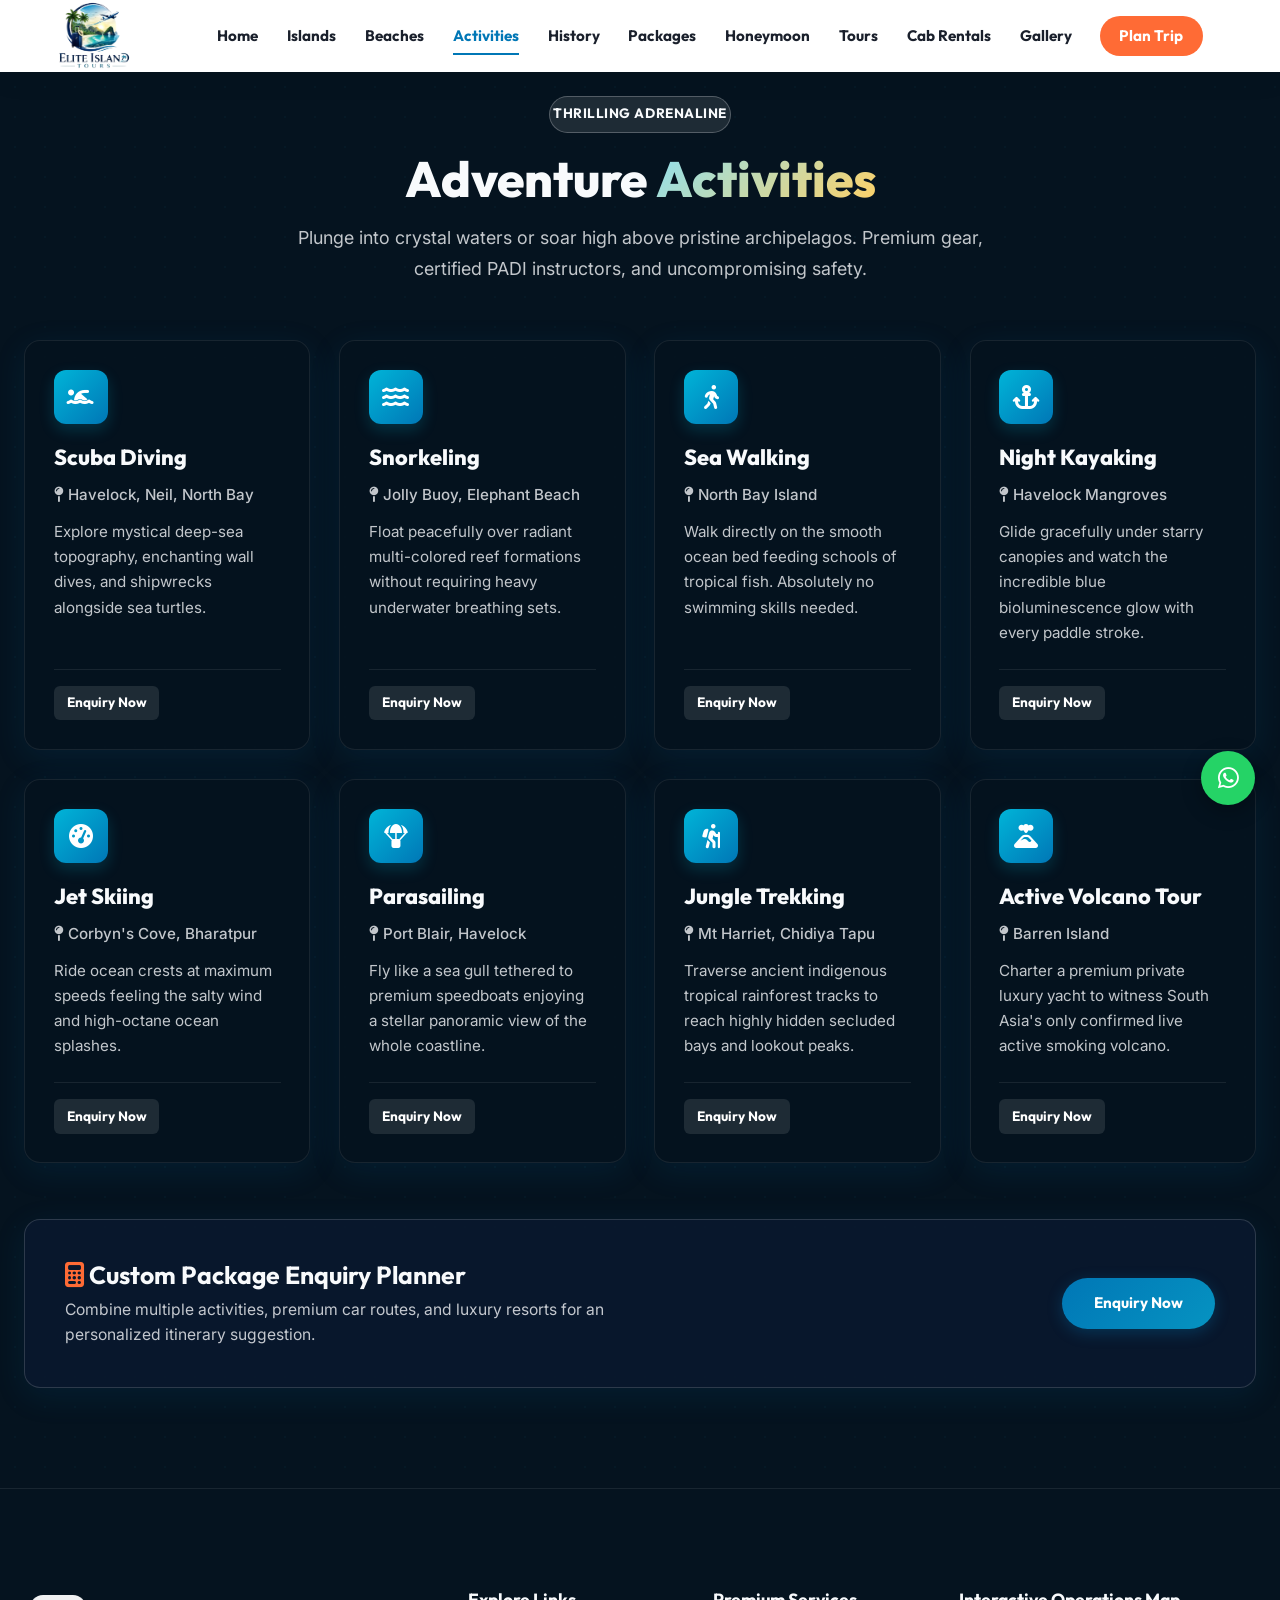
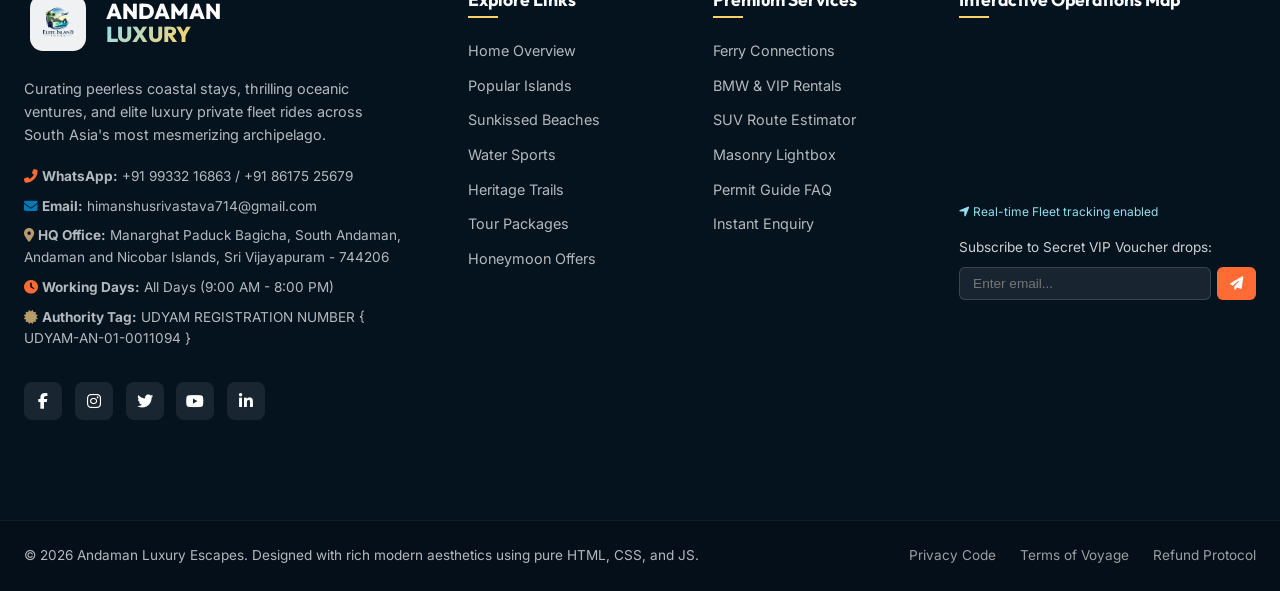
==== commit 92b9006f: "Update travel website" ====
--- a/activities.html
+++ b/activities.html
@@ -40,7 +40,7 @@
         <div class="nav-container">
             <a href="index.html" class="nav-logo">
                 <span class="logo-icon">
-                    <img src="logo.jpeg" alt="Logo" class="custom-logo">
+                    <img src="image/logo.jpeg" alt="Logo" class="custom-logo">
                 </span>
             </a>
             
@@ -190,15 +190,15 @@
                 <!-- Info block -->
                 <div class="footer-col brand-col reveal-up">
                     <div class="footer-logo">
-                        <span class="logo-icon text-orange"><img src="logo.jpeg" alt="Logo" class="footer-logo"></span>
+                        <span class="logo-icon text-orange"><img src="image/logo.jpeg" alt="Logo" class="footer-logo"></span>
                         <span class="logo-title-foot">ANDAMAN <span class="gradient-text">LUXURY</span></span>
                     </div>
                     <p class="footer-brand-desc">Curating peerless coastal stays, thrilling oceanic ventures, and elite luxury private fleet rides across South Asia's most mesmerizing archipelago.</p>
                     
                     <div class="contact-methods mt-small">
-                        <p><i class="fas fa-phone-alt text-orange"></i> <strong>Hotline:</strong> +91 99332 16863 / +91 86175 25679</p>
-                        <p><i class="fas fa-envelope text-blue"></i> <strong>Email:</strong> reserve@andamanluxurytours.example.com</p>
-                        <p><i class="fas fa-map-marker-alt text-sand"></i> <strong>HQ Office:</strong> VIP Road, Port Blair, South Andaman - 744103</p>
+                        <p><i class="fas fa-phone-alt text-orange"></i> <strong>WhatsApp:</strong> +91 99332 16863 / +91 86175 25679</p>
+                        <p><i class="fas fa-envelope text-blue"></i> <strong>Email:</strong> himanshusrivastava714@gmail.com</p>
+                        <p><i class="fas fa-map-marker-alt text-sand"></i> <strong>HQ Office:</strong> Manarghat Paduck Bagicha, South Andaman, Andaman and Nicobar Islands, Sri Vijayapuram - 744206</p>
                         <p><i class="fas fa-clock text-orange"></i> <strong>Working Days:</strong> All Days (9:00 AM - 8:00 PM)</p>
                         <p><i class="fas fa-certificate text-sand"></i> <strong>Authority Tag:</strong> UDYAM REGISTRATION NUMBER { UDYAM-AN-01-0011094 }</p>
                     </div>
@@ -244,7 +244,7 @@
                     <h4>Interactive Operations Map</h4>
                     <div class="map-placeholder">
                         <iframe 
-                            src="https://www.google.com/maps/embed?pb=!1m18!1m12!1m3!1d125345.96102146985!2d92.65151525!3d11.6666114!2m3!1f0!2f0!3f0!3m2!1i1024!2i768!4f13.1!3m3!1m2!1s0x3088946c59b6c0e5%3A0x8684bb6a30eb6a00!2sPort%20Blair%2C%20Andaman%20and%20Nicobar%20Islands!5e0!3m2!1sen!2sin!4v1680000000000!5m2!1sen!2sin" 
+                            src="https://www.google.com/maps?q=Manarghat%20paduck%20bagicha%20South%20Andaman%20Andaman%20and%20Nicobar%20Islands%20Sri%20Vijayapuram%20744206&output=embed" 
                             width="100%" 
                             height="150" 
                             style="border:0; border-radius: 8px;" 
--- a/style.css
+++ b/style.css
@@ -631,22 +631,26 @@
     align-items: center;
     justify-content: center;
     overflow: hidden;
-    padding: 6rem 1rem 7rem;
+    padding: 5rem 1rem 7rem;
 }
 
 .video-wrapper {
     position: absolute;
     inset: 0;
     width: 100%;
-    height: 100%;
+    height: 105%;
     z-index: 1;
+    background-image: url("image/bgimg.jpeg");
+    background-size: cover;
+    background-position: center center;
+    background-repeat: no-repeat;
 }
 
 .hero-video {
     width: 100%;
     height: 100%;
     object-fit: cover;
-    transform: scale(1.05); /* Avoid border artifacts */
+    object-position: center center;
 }
 
 .hero-overlay {
@@ -1709,83 +1713,136 @@
 /* --- 15. LUXURY CAB RENTALS & DISTANCE FARE CALCULATOR --- */
 .fleet-grid {
     display: grid;
-    grid-template-columns: repeat(auto-fit, minmax(260px, 1fr));
-    gap: 1.8rem;
+    grid-template-columns: repeat(auto-fit, minmax(280px, 1fr));
+    gap: 1.6rem;
 }
 
 .fleet-card {
-    background: #fff;
-    border-radius: 16px;
-    padding: 1.5rem;
-    box-shadow: 0 4px 15px rgba(0,0,0,0.03);
-    text-align: center;
-    border: 1px solid rgba(0,0,0,0.04);
+    position: relative;
+    overflow: hidden;
+    background: linear-gradient(180deg, #ffffff 0%, #f8fbfd 100%);
+    border-radius: 18px;
+    padding: 0.85rem 0.85rem 1rem;
+    box-shadow: 0 14px 35px rgba(5, 19, 31, 0.08);
+    text-align: left;
+    border: 1px solid rgba(0, 119, 182, 0.1);
     transition: var(--transition-fast);
 }
 
 .fleet-card:hover {
-    transform: translateY(-5px);
-    box-shadow: 0 12px 30px rgba(0, 119, 182, 0.08);
+    transform: translateY(-7px);
+    box-shadow: 0 22px 46px rgba(0, 119, 182, 0.15);
+    border-color: rgba(0, 180, 216, 0.34);
 }
 
 .fleet-img {
     position: relative;
-    height: 140px;
-    margin-bottom: 1.25rem;
-    display: flex;
-    align-items: center;
-    justify-content: center;
+    height: 185px;
+    margin-bottom: 1rem;
+    overflow: hidden;
+    border-radius: 14px;
+    background: #dce8ef;
+    box-shadow: inset 0 -70px 80px rgba(5, 19, 31, 0.18);
 }
 
 .fleet-img img {
-    max-height: 100%;
-    object-fit: contain;
+    width: 100%;
+    height: 100%;
+    display: block;
+    object-fit: cover;
+    object-position: center center;
     transition: transform var(--transition-smooth);
 }
 
 .fleet-card:hover .fleet-img img {
-    transform: scale(1.08);
+    transform: scale(1.07);
+}
+
+.fleet-img::after {
+    content: "";
+    position: absolute;
+    inset: 0;
+    background: linear-gradient(180deg, rgba(5, 19, 31, 0.02) 35%, rgba(5, 19, 31, 0.52) 100%);
+    pointer-events: none;
 }
 
 .fleet-tag {
     position: absolute;
-    top: 0;
-    left: 0;
-    background: var(--ocean-azure);
+    left: 0.75rem;
+    bottom: 0.75rem;
+    z-index: 1;
+    background: rgba(255, 255, 255, 0.92);
     color: var(--ocean-deep);
     font-family: 'Outfit', sans-serif;
-    font-size: 0.7rem;
+    font-size: 0.68rem;
     font-weight: 700;
-    padding: 0.2rem 0.5rem;
-    border-radius: 4px;
+    padding: 0.36rem 0.62rem;
+    border-radius: 999px;
     text-transform: uppercase;
+    box-shadow: 0 8px 22px rgba(5, 19, 31, 0.15);
 }
 
 .fleet-card h4 {
     color: var(--text-primary);
-    margin-bottom: 0.4rem;
+    margin: 0 0 0.45rem;
+    padding: 0 0.35rem;
+    font-size: 1.08rem;
 }
 
 .fleet-card p {
     color: var(--text-secondary);
-    font-size: 0.85rem;
+    font-size: 0.88rem;
+    line-height: 1.55;
     margin-bottom: 1rem;
+    padding: 0 0.35rem;
 }
 
 .fleet-specs {
     display: flex;
-    justify-content: center;
-    gap: 1rem;
-    padding-top: 0.8rem;
-    border-top: 1px solid #F1F5F9;
+    justify-content: flex-start;
+    flex-wrap: wrap;
+    gap: 0.55rem;
+    padding: 0 0.35rem;
+    margin-bottom: 1rem;
+    border-top: 0;
     font-size: 0.8rem;
     color: var(--text-muted);
-    font-weight: 500;
+    font-weight: 700;
+}
+
+.fleet-specs span {
+    display: inline-flex;
+    align-items: center;
+    background: rgba(0, 119, 182, 0.08);
+    color: var(--ocean-deep);
+    padding: 0.42rem 0.62rem;
+    border-radius: 999px;
 }
 
 .fleet-specs span i {
     color: var(--sunset-mid);
-    margin-right: 3px;
+    margin-right: 5px;
+}
+
+.fleet-link {
+    display: inline-flex;
+    align-items: center;
+    gap: 0.45rem;
+    margin-left: 0.35rem;
+    color: #fff;
+    background: linear-gradient(135deg, var(--ocean-deep) 0%, var(--ocean-mid) 100%);
+    border-radius: 999px;
+    padding: 0.62rem 0.9rem;
+    font-size: 0.82rem;
+    font-weight: 800;
+    text-decoration: none;
+    box-shadow: 0 10px 22px rgba(0, 119, 182, 0.18);
+    transition: var(--transition-fast);
+}
+
+.fleet-link:hover {
+    transform: translateY(-2px);
+    background: linear-gradient(135deg, var(--sunset-deep) 0%, var(--sunset-mid) 100%);
 }
 
 .cab-calculator-box {
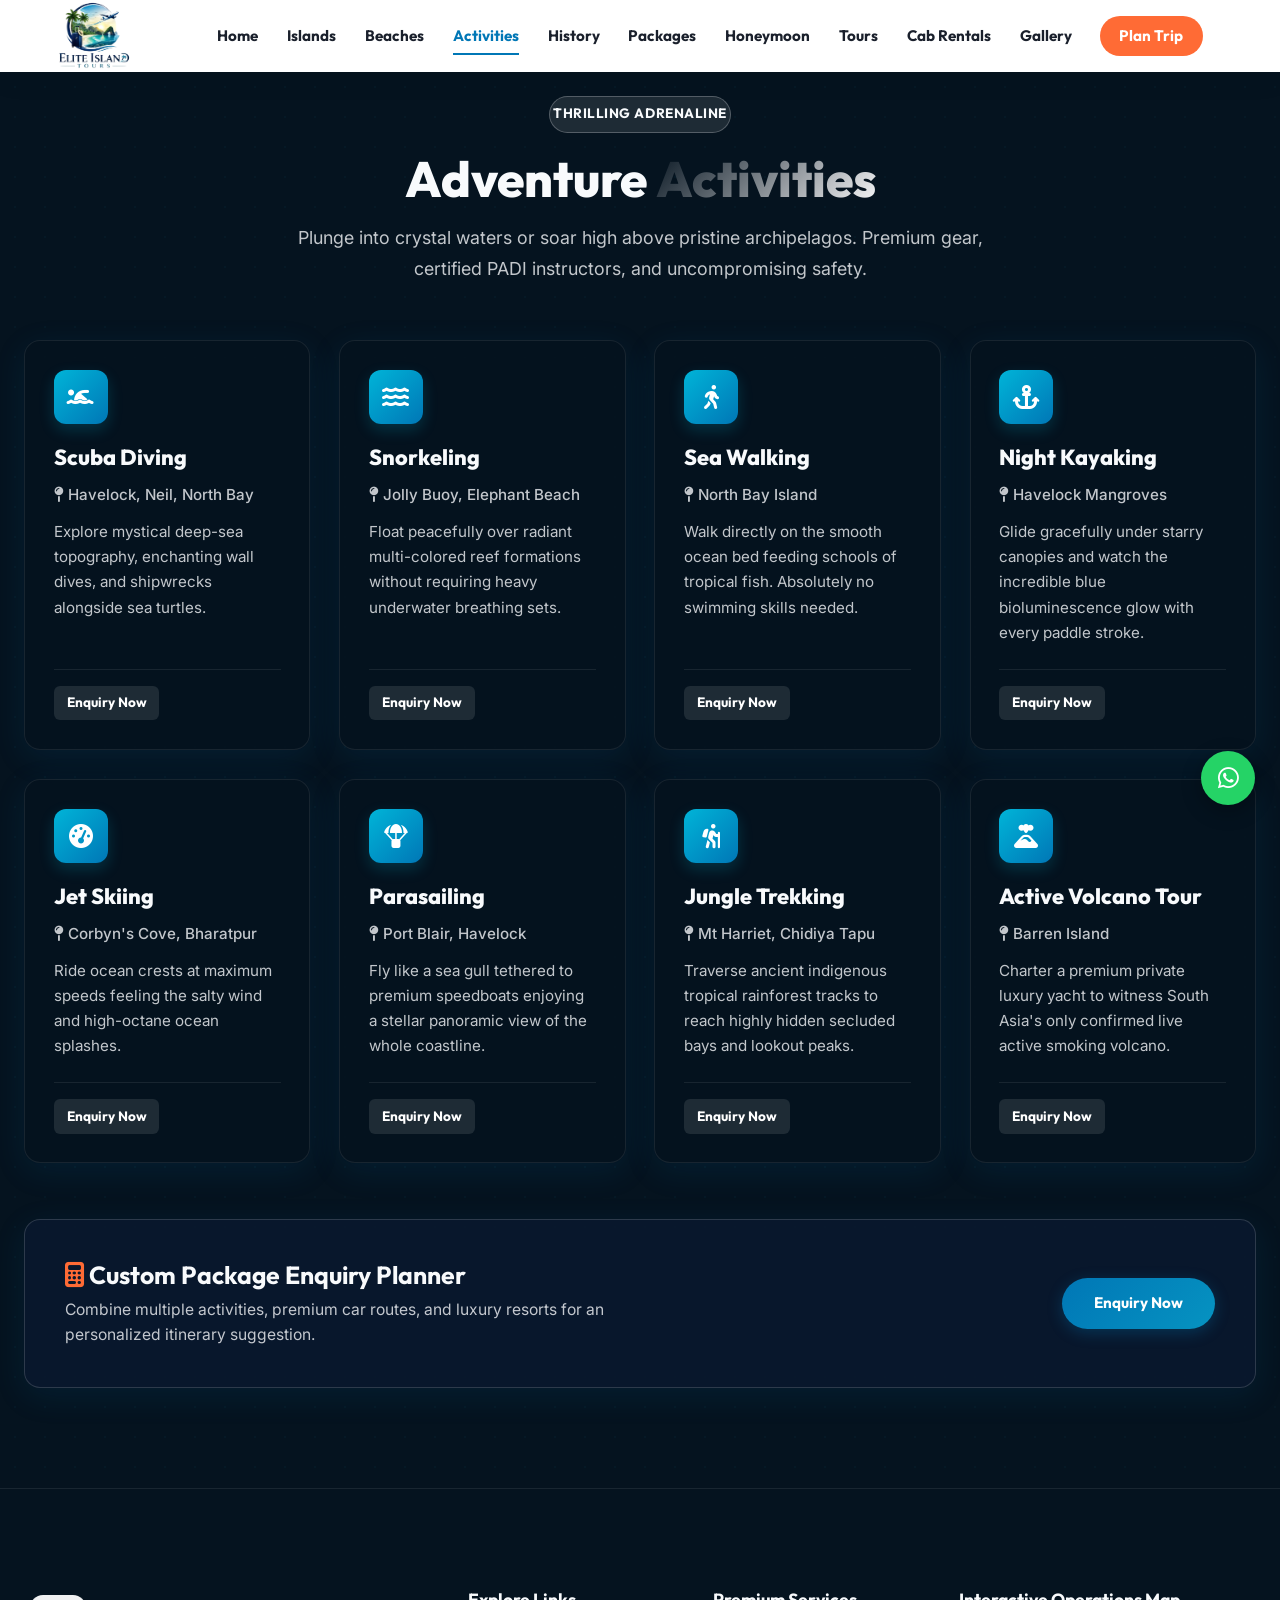
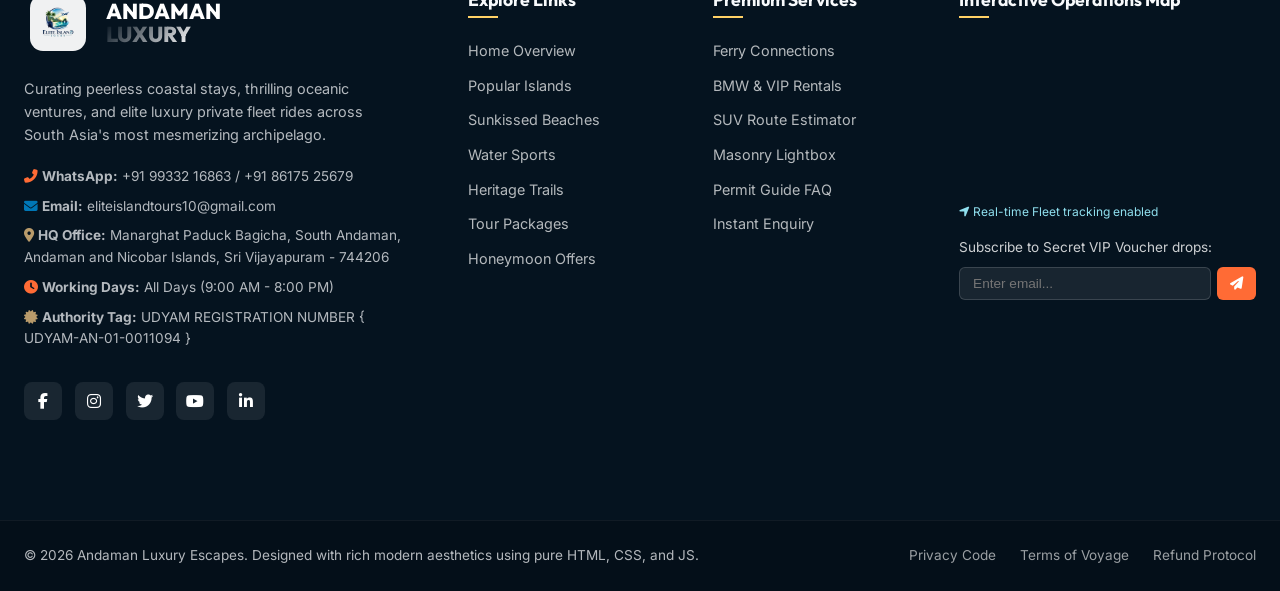
==== commit 79327ff1: "Optimize packages layout, remove scroll reveal on packages page, and update assets" ====
--- a/activities.html
+++ b/activities.html
@@ -197,7 +197,7 @@
                     
                     <div class="contact-methods mt-small">
                         <p><i class="fas fa-phone-alt text-orange"></i> <strong>WhatsApp:</strong> +91 99332 16863 / +91 86175 25679</p>
-                        <p><i class="fas fa-envelope text-blue"></i> <strong>Email:</strong> himanshusrivastava714@gmail.com</p>
+                        <p><i class="fas fa-envelope text-blue"></i> <strong>Email:</strong> eliteislandtours10@gmail.com</p>
                         <p><i class="fas fa-map-marker-alt text-sand"></i> <strong>HQ Office:</strong> Manarghat Paduck Bagicha, South Andaman, Andaman and Nicobar Islands, Sri Vijayapuram - 744206</p>
                         <p><i class="fas fa-clock text-orange"></i> <strong>Working Days:</strong> All Days (9:00 AM - 8:00 PM)</p>
                         <p><i class="fas fa-certificate text-sand"></i> <strong>Authority Tag:</strong> UDYAM REGISTRATION NUMBER { UDYAM-AN-01-0011094 }</p>
--- a/style.css
+++ b/style.css
@@ -31,7 +31,7 @@
     --text-secondary: #4A5568;
     --text-light: #F7FAFC;
     --text-muted: #A0AEC0;
-    
+
     /* Layout Spacing */
     --nav-height: 84px;
     --section-gap: 100px;
@@ -54,7 +54,9 @@
 }
 
 /* --- 2. GLOBAL RESET & BASE RULES --- */
-*, *::before, *::after {
+*,
+*::before,
+*::after {
     box-sizing: border-box;
     margin: 0;
     padding: 0;
@@ -77,18 +79,21 @@
 ::-webkit-scrollbar {
     width: 10px;
 }
+
 ::-webkit-scrollbar-track {
     background: var(--bg-dark-deep);
 }
+
 ::-webkit-scrollbar-thumb {
     background: var(--ocean-mid);
     border-radius: 5px;
 }
+
 ::-webkit-scrollbar-thumb:hover {
     background: var(--ocean-deep);
 }
 
-.custom-logo{
+.custom-logo {
     width: 128px;
     height: 128px;
     object-fit: contain;
@@ -96,60 +101,80 @@
     display: block;
 }
 
-.custom-logo:hover{
+.custom-logo:hover {
     transform: scale(1.06) rotate(-2deg);
-    filter: drop-shadow(0 12px 24px rgba(0,0,0,0.28));
-}
-
-.logo-icon{
-    display:flex;
-    align-items:center;
-    justify-content:center;
+    filter: drop-shadow(0 12px 24px rgba(0, 0, 0, 0.28));
+}
+
+.logo-icon {
+    display: flex;
+    align-items: center;
+    justify-content: center;
     background: transparent;
     border-radius: 50%;
     padding: 6px;
 }
 
-.nav-logo{
-    display:flex;
-    align-items:center;
-    gap:14px;
-    text-decoration:none;
-}
-
-.logo-text{
-    display:flex;
-    flex-direction:column;
-    line-height:1.1;
-}
-
-.logo-title{
-    font-size:28px;
-    font-weight:800;
-    letter-spacing:2px;
-    color:#ffffff;
-}
-
-.logo-subtitle{
-    font-size:12px;
-    font-weight:500;
-    letter-spacing:3px;
-    color:rgba(255,255,255,0.82);
-    margin-top:4px;
+.nav-logo {
+    display: flex;
+    align-items: center;
+    gap: 14px;
+    text-decoration: none;
+}
+
+.logo-text {
+    display: flex;
+    flex-direction: column;
+    line-height: 1.1;
+}
+
+.logo-title {
+    font-size: 28px;
+    font-weight: 800;
+    letter-spacing: 2px;
+    color: #ffffff;
+}
+
+.logo-subtitle {
+    font-size: 12px;
+    font-weight: 500;
+    letter-spacing: 3px;
+    color: rgba(255, 255, 255, 0.82);
+    margin-top: 4px;
 }
 
 /* Typography Scale */
-h1, h2, h3, h4, h5, h6 {
+h1,
+h2,
+h3,
+h4,
+h5,
+h6 {
     font-family: 'Outfit', sans-serif;
     font-weight: 700;
     line-height: 1.2;
     letter-spacing: -0.02em;
 }
 
-h1 { font-size: clamp(2.5rem, 6vw, 4.5rem); font-weight: 800; }
-h2 { font-size: clamp(2rem, 4vw, 3rem); margin-bottom: 1rem; }
-h3 { font-size: clamp(1.25rem, 2.5vw, 1.75rem); margin-bottom: 0.75rem; }
-h4 { font-size: 1.2rem; font-weight: 600; }
+h1 {
+    font-size: clamp(2.5rem, 6vw, 4.5rem);
+    font-weight: 800;
+}
+
+h2 {
+    font-size: clamp(2rem, 4vw, 3rem);
+    margin-bottom: 1rem;
+}
+
+h3 {
+    font-size: clamp(1.25rem, 2.5vw, 1.75rem);
+    margin-bottom: 0.75rem;
+}
+
+h4 {
+    font-size: 1.2rem;
+    font-weight: 600;
+}
 
 p {
     margin-bottom: 1rem;
@@ -183,12 +208,30 @@
     padding-bottom: var(--section-gap);
 }
 
-.text-center { text-align: center; }
-.relative-z { position: relative; z-index: 2; }
-.mt-mini { margin-top: 0.5rem; }
-.mt-small { margin-top: 1rem; }
-.mt-medium { margin-top: 2rem; }
-.mt-big { margin-top: 3.5rem; }
+.text-center {
+    text-align: center;
+}
+
+.relative-z {
+    position: relative;
+    z-index: 2;
+}
+
+.mt-mini {
+    margin-top: 0.5rem;
+}
+
+.mt-small {
+    margin-top: 1rem;
+}
+
+.mt-medium {
+    margin-top: 2rem;
+}
+
+.mt-big {
+    margin-top: 3.5rem;
+}
 
 /* Gradient Themes */
 .gradient-text {
@@ -209,12 +252,19 @@
     background: linear-gradient(180deg, var(--bg-main) 0%, var(--ocean-azure) 100%);
 }
 
-.bg-light-soft { background-color: #F1F5F9; }
-.bg-dark-deep { background-color: var(--bg-dark-deep); }
+.bg-light-soft {
+    background-color: #F1F5F9;
+}
+
+.bg-dark-deep {
+    background-color: var(--bg-dark-deep);
+}
+
 .bg-sunset {
     background: linear-gradient(135deg, #1b0a05 0%, var(--sunset-deep) 100%);
     position: relative;
 }
+
 .bg-vintage {
     background-color: var(--sand-light);
     background-image: radial-gradient(rgba(185, 155, 107, 0.15) 1px, transparent 0);
@@ -222,11 +272,27 @@
 }
 
 /* Color Tokens */
-.text-orange { color: var(--sunset-deep); }
-.text-blue { color: var(--ocean-deep); }
-.text-sand { color: var(--sand-dark); }
-.border-light { border-color: rgba(255,255,255,0.2) !important; color: #fff !important; }
-.border-dark { border-color: rgba(0,0,0,0.1) !important; color: var(--ocean-deep) !important; }
+.text-orange {
+    color: var(--sunset-deep);
+}
+
+.text-blue {
+    color: var(--ocean-deep);
+}
+
+.text-sand {
+    color: var(--sand-dark);
+}
+
+.border-light {
+    border-color: rgba(255, 255, 255, 0.2) !important;
+    color: #fff !important;
+}
+
+.border-dark {
+    border-color: rgba(0, 0, 0, 0.1) !important;
+    color: var(--ocean-deep) !important;
+}
 
 /* Subtitle/Badge Pills */
 .subtitle-pill {
@@ -322,6 +388,7 @@
     padding: 0.6rem 1.5rem;
     border-radius: 8px;
 }
+
 .btn-sunset:hover {
     background-color: var(--sunset-gold);
     color: #000;
@@ -373,12 +440,21 @@
 }
 
 @keyframes spin-loader {
-    to { transform: rotate(360deg); }
+    to {
+        transform: rotate(360deg);
+    }
 }
 
 @keyframes pulse-text {
-    0%, 100% { opacity: 0.5; }
-    50% { opacity: 1; }
+
+    0%,
+    100% {
+        opacity: 0.5;
+    }
+
+    50% {
+        opacity: 1;
+    }
 }
 
 /* --- 5. FLOATING ACTIONS --- */
@@ -394,7 +470,7 @@
     color: #fff;
     font-size: 1.5rem;
     z-index: 990;
-    box-shadow: 0 6px 20px rgba(0,0,0,0.3);
+    box-shadow: 0 6px 20px rgba(0, 0, 0, 0.3);
     cursor: pointer;
     transition: var(--transition-fast);
     border: none;
@@ -430,8 +506,15 @@
 }
 
 @keyframes bounce-subtle {
-    0%, 100% { transform: translateY(0); }
-    50% { transform: translateY(-8px); }
+
+    0%,
+    100% {
+        transform: translateY(0);
+    }
+
+    50% {
+        transform: translateY(-8px);
+    }
 }
 
 /* --- 6. TRANSPARENT STICKY NAVBAR --- */
@@ -443,7 +526,8 @@
     height: var(--nav-height);
     z-index: 1000;
     transition: var(--transition-smooth);
-    background: transparent;
+    /* header should be solid white */
+    background: #ffffff;
 }
 
 .navbar.scrolled {
@@ -468,7 +552,7 @@
     display: flex;
     align-items: center;
     gap: 0.6rem;
-    color: #fff;
+    color: var(--text-primary);
 }
 
 .navbar.scrolled .nav-logo {
@@ -516,7 +600,7 @@
     font-family: 'Outfit', sans-serif;
     font-weight: 500;
     font-size: 0.95rem;
-    color: rgba(255, 255, 255, 0.9);
+    color: var(--text-primary);
     position: relative;
     padding: 0.4rem 0;
 }
@@ -547,7 +631,7 @@
 
 .nav-link:hover,
 .nav-link.active {
-    color: #fff;
+    color: var(--text-primary);
 }
 
 .navbar.scrolled .nav-link:hover,
@@ -562,8 +646,15 @@
     border-radius: 50px;
     font-weight: 600;
 }
-.btn-nav::after { display: none !important; }
-.btn-nav:hover { background-color: var(--sunset-mid); transform: scale(1.05); }
+
+.btn-nav::after {
+    display: none !important;
+}
+
+.btn-nav:hover {
+    background-color: var(--sunset-mid);
+    transform: scale(1.05);
+}
 
 .nav-actions {
     display: flex;
@@ -597,7 +688,9 @@
 }
 
 @keyframes spin-slow {
-    to { transform: rotate(360deg); }
+    to {
+        transform: rotate(360deg);
+    }
 }
 
 .hamburger {
@@ -614,7 +707,7 @@
     height: 3px;
     margin: 5px auto;
     transition: all 0.3s ease-in-out;
-    background-color: #fff;
+    background-color: var(--text-primary);
     border-radius: 3px;
 }
 
@@ -634,29 +727,23 @@
     padding: 5rem 1rem 7rem;
 }
 
-.video-wrapper {
+.image-wrapper {
     position: absolute;
     inset: 0;
     width: 100%;
-    height: 105%;
+    height: 100%;
     z-index: 1;
-    background-image: url("image/bgimg.jpeg");
+    background-image: url("bgnew.jpg");
     background-size: cover;
-    background-position: center center;
+    background-position: center;
     background-repeat: no-repeat;
 }
 
-.hero-video {
-    width: 100%;
-    height: 100%;
-    object-fit: cover;
-    object-position: center center;
-}
 
 .hero-overlay {
     position: absolute;
     inset: 0;
-    background: linear-gradient(135deg, rgba(5, 19, 31, 0.6) 0%, rgba(0, 119, 182, 0.35) 100%);
+    background: transparent;
     z-index: 2;
 }
 
@@ -676,10 +763,23 @@
 }
 
 @keyframes float-particle {
-    0% { transform: translateY(0) rotate(0deg); opacity: 0; }
-    10% { opacity: 0.8; }
-    90% { opacity: 0.8; }
-    100% { transform: translateY(-100px) rotate(360deg); opacity: 0; }
+    0% {
+        transform: translateY(0) rotate(0deg);
+        opacity: 0;
+    }
+
+    10% {
+        opacity: 0.8;
+    }
+
+    90% {
+        opacity: 0.8;
+    }
+
+    100% {
+        transform: translateY(-100px) rotate(360deg);
+        opacity: 0;
+    }
 }
 
 .hero-content {
@@ -697,7 +797,7 @@
 
 .welcome-badge {
     display: inline-block;
-    background: rgba(255, 255, 255, 0.2);
+    background: rgb(0 0 0 / 59%);
     backdrop-filter: blur(12px);
     color: #fff;
     padding: 0.5rem 1.5rem;
@@ -707,21 +807,23 @@
     font-size: 0.9rem;
     letter-spacing: 0.15em;
     text-transform: uppercase;
+    /* push the badge down by 20px */
+    margin-top: 20px;
     margin-bottom: 1.5rem;
     border: 1px solid rgba(255, 255, 255, 0.3);
 }
 
 .hero-title {
-    color: #fff;
+    color: #000;
     font-size: clamp(2.1rem, 4.8vw, 4rem);
     line-height: 1.05;
     margin-bottom: 1rem;
-    text-shadow: 0 4px 20px rgba(0,0,0,0.4);
+    text-shadow: 0 4px 20px rgba(0, 0, 0, 0.4);
 }
 
 
 .hero-title .gradient-text {
-    background: linear-gradient(135deg, var(--ocean-light) 0%, var(--sunset-gold) 100%);
+    background: linear-gradient(135deg, rgb(0 129 182 / 49%) 0%, #151003 100%);
     -webkit-background-clip: text;
 }
 
@@ -742,12 +844,12 @@
 }
 
 .hero-subtitle {
-    color: rgba(255, 255, 255, 0.92);
+    color: #ffffff;
     font-size: clamp(1rem, 1.7vw, 1.25rem);
-    font-weight: 400;
+    font-weight: 600;
     max-width: 700px;
     margin: 0 auto 2rem auto;
-    text-shadow: 0 2px 10px rgba(0,0,0,0.3);
+    text-shadow: 0 2px 10px rgba(0, 0, 0, 0.3);
 }
 
 .hero-ctas {
@@ -818,8 +920,15 @@
 }
 
 @keyframes scroll-wheel {
-    0% { transform: translateY(0); opacity: 1; }
-    100% { transform: translateY(12px); opacity: 0; }
+    0% {
+        transform: translateY(0);
+        opacity: 1;
+    }
+
+    100% {
+        transform: translateY(12px);
+        opacity: 0;
+    }
 }
 
 /* --- 8. STATS COUNTER SECTION --- */
@@ -877,7 +986,8 @@
     transform: scale(1.1);
 }
 
-.stat-number, .stat-suffix {
+.stat-number,
+.stat-suffix {
     display: inline-block;
     font-size: 2.5rem;
     font-weight: 800;
@@ -903,8 +1013,8 @@
     background-color: #fff;
     border-radius: 16px;
     overflow: hidden;
-    box-shadow: 0 10px 30px rgba(0,0,0,0.04);
-    border: 1px solid rgba(0,0,0,0.04);
+    box-shadow: 0 10px 30px rgba(0, 0, 0, 0.04);
+    border: 1px solid rgba(0, 0, 0, 0.04);
     transition: var(--transition-smooth);
     display: flex;
     flex-direction: column;
@@ -1045,7 +1155,8 @@
     transition: var(--transition-fast);
 }
 
-.filter-btn:hover, .filter-btn.active {
+.filter-btn:hover,
+.filter-btn.active {
     background: var(--ocean-deep);
     color: #fff;
     border-color: var(--ocean-deep);
@@ -1062,8 +1173,8 @@
     background: #fff;
     border-radius: 16px;
     overflow: hidden;
-    box-shadow: 0 4px 20px rgba(0,0,0,0.03);
-    border: 1px solid rgba(0,0,0,0.04);
+    box-shadow: 0 4px 20px rgba(0, 0, 0, 0.03);
+    border: 1px solid rgba(0, 0, 0, 0.04);
     display: flex;
     flex-direction: column;
     transition: all 0.4s ease;
@@ -1351,7 +1462,7 @@
     border: 1px solid rgba(185, 155, 107, 0.3);
     padding: 2rem;
     border-radius: 16px;
-    box-shadow: 0 10px 30px rgba(0,0,0,0.05);
+    box-shadow: 0 10px 30px rgba(0, 0, 0, 0.05);
 }
 
 .timeline-tag {
@@ -1413,10 +1524,23 @@
 }
 
 @keyframes float-heart {
-    0% { transform: translateY(0) scale(0.8); opacity: 0; }
-    20% { opacity: 0.8; }
-    80% { opacity: 0.8; }
-    100% { transform: translateY(-800px) scale(1.2); opacity: 0; }
+    0% {
+        transform: translateY(0) scale(0.8);
+        opacity: 0;
+    }
+
+    20% {
+        opacity: 0.8;
+    }
+
+    80% {
+        opacity: 0.8;
+    }
+
+    100% {
+        transform: translateY(-800px) scale(1.2);
+        opacity: 0;
+    }
 }
 
 .honeymoon-grid {
@@ -1437,7 +1561,7 @@
     background: rgba(255, 255, 255, 0.08);
     backdrop-filter: blur(20px);
     -webkit-backdrop-filter: blur(20px);
-    box-shadow: 0 20px 40px rgba(0,0,0,0.25);
+    box-shadow: 0 20px 40px rgba(0, 0, 0, 0.25);
 }
 
 .hm-img {
@@ -1588,8 +1712,8 @@
     background: #fff;
     border-radius: 16px;
     padding: 2rem;
-    box-shadow: 0 5px 25px rgba(0,0,0,0.04);
-    border: 1px solid rgba(0,0,0,0.04);
+    box-shadow: 0 5px 25px rgba(0, 0, 0, 0.04);
+    border: 1px solid rgba(0, 0, 0, 0.04);
     display: flex;
     align-items: center;
     gap: 3rem;
@@ -1652,7 +1776,9 @@
 }
 
 @keyframes move-dash {
-    to { background-position: -200px 0; }
+    to {
+        background-position: -200px 0;
+    }
 }
 
 .route-info {
@@ -1898,7 +2024,9 @@
     gap: 0.4rem;
 }
 
-.custom-select, .booking-form input, .booking-form textarea {
+.custom-select,
+.booking-form input,
+.booking-form textarea {
     width: 100%;
     padding: 0.85rem 1rem;
     border-radius: 10px;
@@ -1911,7 +2039,9 @@
     transition: var(--transition-fast);
 }
 
-.custom-select:focus, .booking-form input:focus, .booking-form textarea:focus {
+.custom-select:focus,
+.booking-form input:focus,
+.booking-form textarea:focus {
     border-color: var(--ocean-mid);
     box-shadow: 0 0 0 3px rgba(0, 180, 216, 0.15);
     background-color: #fff;
@@ -1966,12 +2096,20 @@
     border-radius: 16px;
     overflow: hidden;
     cursor: pointer;
-    box-shadow: 0 4px 15px rgba(0,0,0,0.05);
-}
-
-.masonry-item:nth-child(1) { grid-row: span 2; }
-.masonry-item:nth-child(4) { grid-row: span 2; }
-.masonry-item:nth-child(5) { grid-column: span 2; }
+    box-shadow: 0 4px 15px rgba(0, 0, 0, 0.05);
+}
+
+.masonry-item:nth-child(1) {
+    grid-row: span 2;
+}
+
+.masonry-item:nth-child(4) {
+    grid-row: span 2;
+}
+
+.masonry-item:nth-child(5) {
+    grid-column: span 2;
+}
 
 .masonry-item img {
     width: 100%;
@@ -2061,7 +2199,7 @@
     max-width: 90%;
     max-height: 80vh;
     border-radius: 8px;
-    box-shadow: 0 10px 40px rgba(0,0,0,0.5);
+    box-shadow: 0 10px 40px rgba(0, 0, 0, 0.5);
     transform: scale(0.95);
     transition: transform var(--transition-fast);
 }
@@ -2089,8 +2227,8 @@
     background: #fff;
     border-radius: 16px;
     overflow: hidden;
-    box-shadow: 0 4px 15px rgba(0,0,0,0.03);
-    border: 1px solid rgba(0,0,0,0.04);
+    box-shadow: 0 4px 15px rgba(0, 0, 0, 0.03);
+    border: 1px solid rgba(0, 0, 0, 0.04);
     transition: var(--transition-fast);
 }
 
@@ -2286,7 +2424,7 @@
     align-items: center;
     justify-content: center;
     font-size: 1.2rem;
-    box-shadow: 0 4px 10px rgba(0,0,0,0.05);
+    box-shadow: 0 4px 10px rgba(0, 0, 0, 0.05);
 }
 
 .perk-info strong {
@@ -2421,8 +2559,13 @@
 }
 
 @keyframes scale-up {
-    0% { transform: scale(0); }
-    100% { transform: scale(1); }
+    0% {
+        transform: scale(0);
+    }
+
+    100% {
+        transform: scale(1);
+    }
 }
 
 /* --- 20. FAQ ACCORDION SECTION --- */
@@ -2577,7 +2720,8 @@
     transform: translateY(-3px);
 }
 
-.links-col h4, .map-col h4 {
+.links-col h4,
+.map-col h4 {
     font-family: 'Outfit', sans-serif;
     color: #fff;
     font-size: 1.1rem;
@@ -2586,7 +2730,8 @@
     padding-bottom: 0.5rem;
 }
 
-.links-col h4::after, .map-col h4::after {
+.links-col h4::after,
+.map-col h4::after {
     content: '';
     position: absolute;
     bottom: 0;
@@ -2743,12 +2888,22 @@
     animation: fade-in-hero 1s cubic-bezier(0.16, 1, 0.3, 1) forwards;
 }
 
-.hero-title.reveal-fade { animation-delay: 0.2s; }
-.hero-subtitle.reveal-fade { animation-delay: 0.5s; }
-.hero-ctas.reveal-fade { animation-delay: 0.6s; }
+.hero-title.reveal-fade {
+    animation-delay: 0.2s;
+}
+
+.hero-subtitle.reveal-fade {
+    animation-delay: 0.5s;
+}
+
+.hero-ctas.reveal-fade {
+    animation-delay: 0.6s;
+}
 
 @keyframes fade-in-hero {
-    to { opacity: 1; }
+    to {
+        opacity: 1;
+    }
 }
 
 /* --- 23. RESPONSIVE BREAKPOINTS --- */
@@ -2757,17 +2912,17 @@
         grid-template-columns: 1fr;
         gap: 2.5rem;
     }
-    
+
     .route-card {
         flex-direction: column;
         align-items: stretch;
         gap: 1.5rem;
     }
-    
+
     .route-map-visual {
         width: 100%;
     }
-    
+
     .footer-grid {
         grid-template-columns: 1fr 1fr;
     }
@@ -2778,7 +2933,8 @@
         --section-gap: 60px;
     }
 
-    .nav-links, .weather-widget-mini {
+    .nav-links,
+    .weather-widget-mini {
         display: none;
     }
 
@@ -2796,7 +2952,7 @@
         width: 100%;
         background: rgba(255, 255, 255, 0.98);
         padding: 2rem;
-        box-shadow: 0 10px 30px rgba(0,0,0,0.1);
+        box-shadow: 0 10px 30px rgba(0, 0, 0, 0.1);
         border-top: 1px solid #E2E8F0;
         animation: slide-down-menu 0.3s ease;
     }
@@ -2808,7 +2964,8 @@
     .nav-links.mobile-active .nav-link {
         color: var(--text-primary);
         font-size: 1.1rem;
-        width: 100%;
+        width: fit-content;
+        margin: 0 auto;
         text-align: center;
     }
 
@@ -2864,16 +3021,16 @@
     .stats-grid {
         grid-template-columns: 1fr;
     }
-    
+
     .masonry-item:nth-child(5) {
         grid-column: span 1;
     }
-    
+
     .footer-grid {
         grid-template-columns: 1fr;
         gap: 2rem;
     }
-    
+
     .form-row-2 {
         grid-template-columns: 1fr;
     }
@@ -2891,8 +3048,15 @@
 }
 
 @keyframes slide-down-menu {
-    from { opacity: 0; transform: translateY(-10px); }
-    to { opacity: 1; transform: translateY(0); }
+    from {
+        opacity: 0;
+        transform: translateY(-10px);
+    }
+
+    to {
+        opacity: 1;
+        transform: translateY(0);
+    }
 }
 
 /* --- 24. SUBPAGE SPECIFIC STYLING HELPERS --- */
@@ -2900,9 +3064,11 @@
     padding-top: 72px;
     background-color: var(--bg-main);
 }
-body.subpage-body > section:first-of-type {
+
+body.subpage-body>section:first-of-type {
     padding-top: 24px;
 }
+
 .navbar.navbar-subpage {
     background: rgba(255, 255, 255, 0.95);
     backdrop-filter: blur(16px);
@@ -2910,27 +3076,34 @@
     box-shadow: 0 4px 30px rgba(0, 0, 0, 0.08);
     height: 72px;
 }
+
 .navbar.navbar-subpage .nav-logo {
     color: var(--ocean-deep);
 }
+
 .navbar.navbar-subpage .logo-icon {
     color: var(--sunset-deep);
 }
+
 .navbar.navbar-subpage .nav-link {
     color: var(--text-primary);
 }
+
 .navbar.navbar-subpage .nav-link::after {
     background-color: var(--ocean-deep);
 }
+
 .navbar.navbar-subpage .nav-link:hover,
 .navbar.navbar-subpage .nav-link.active {
     color: var(--ocean-deep);
 }
+
 .navbar.navbar-subpage .weather-widget-mini {
     background: rgba(0, 119, 182, 0.08);
     color: var(--ocean-deep);
     border-color: rgba(0, 119, 182, 0.15);
 }
+
 .navbar.navbar-subpage .hamburger .bar {
     background-color: var(--text-primary);
 }
@@ -3098,7 +3271,7 @@
     align-items: center;
     justify-content: space-between;
     padding-top: 1.2rem;
-    border-top: 1px solid rgba(0,0,0,0.06);
+    border-top: 1px solid rgba(0, 0, 0, 0.06);
 }
 
 .package-price-row .price-box span {
@@ -3287,7 +3460,7 @@
     display: flex;
     align-items: center;
     gap: 0.5rem;
-    box-shadow: 0 10px 25px rgba(0,0,0,0.15);
+    box-shadow: 0 10px 25px rgba(0, 0, 0, 0.15);
 }
 
 .cuisine-details h3 {
@@ -3317,13 +3490,16 @@
     .packages-grid-container {
         grid-template-columns: repeat(2, 1fr);
     }
+
     .flight-assistance-banner {
         flex-direction: column;
         text-align: center;
     }
+
     .flight-features {
         justify-content: center;
     }
+
     .cuisine-grid {
         grid-template-columns: 1fr;
     }
@@ -3493,7 +3669,7 @@
 .text-white .gradient-text,
 .bg-dark-deep .gradient-text,
 .bg-sunset .gradient-text {
-    background: linear-gradient(135deg, var(--ocean-light) 0%, var(--sunset-gold) 100%);
+    background: linear-gradient(135deg, var(--bg-dark-deep) 0%, var(--bg-main) 100%);
     -webkit-background-clip: text;
     background-clip: text;
 }
@@ -3861,7 +4037,7 @@
     font-size: 0.9rem;
     padding: 0.3rem 0.8rem;
     border-radius: 8px;
-    box-shadow: 0 4px 12px rgba(0,0,0,0.2);
+    box-shadow: 0 4px 12px rgba(0, 0, 0, 0.2);
 }
 
 .day-plan-content {
@@ -3907,7 +4083,8 @@
     align-items: start;
 }
 
-.inc-box, .exc-box {
+.inc-box,
+.exc-box {
     background: var(--bg-main);
     border-radius: 16px;
     padding: 2.5rem;
@@ -3923,7 +4100,8 @@
     border-top: 4px solid var(--sunset-deep);
 }
 
-.inc-box h4, .exc-box h4 {
+.inc-box h4,
+.exc-box h4 {
     display: flex;
     align-items: center;
     gap: 0.6rem;
@@ -3931,10 +4109,16 @@
     margin-bottom: 1.5rem;
 }
 
-.inc-box h4 { color: #128C7E; }
-.exc-box h4 { color: var(--sunset-deep); }
-
-.inc-list li, .exc-list li {
+.inc-box h4 {
+    color: #128C7E;
+}
+
+.exc-box h4 {
+    color: var(--sunset-deep);
+}
+
+.inc-list li,
+.exc-list li {
     display: flex;
     align-items: flex-start;
     gap: 0.75rem;
@@ -3987,15 +4171,60 @@
     .day-plan-card {
         flex-direction: column;
     }
+
     .day-plan-img {
         width: 100%;
         height: 200px;
     }
+
     .inc-exc-grid {
         grid-template-columns: 1fr;
         gap: 1.5rem;
     }
-    .featured-itinerary-header, .featured-itinerary-body {
+
+    .featured-itinerary-header,
+    .featured-itinerary-body {
         padding: 2.5rem 1.5rem;
     }
-}
+
+    .flight-assistance-banner {
+        flex-direction: column;
+        text-align: center;
+        padding: 2rem 1.5rem !important;
+    }
+}
+
+@media (max-width: 650px) {
+    .featured-itinerary-header,
+    .featured-itinerary-body {
+        padding: 1.5rem 1rem;
+    }
+
+    .day-plan-content {
+        padding: 1.5rem;
+    }
+
+    .package-details {
+        padding: 1.2rem;
+    }
+
+    .featured-cta-row {
+        flex-direction: column;
+        gap: 1rem;
+        align-items: stretch;
+    }
+
+    .featured-cta-row .btn {
+        width: 100%;
+        justify-content: center;
+        padding: 0.8rem 1rem !important;
+        font-size: 0.95rem !important;
+    }
+    
+    .package-tab-btn {
+        padding: 0.6rem 1.2rem;
+        font-size: 0.9rem;
+        width: 100%;
+        justify-content: center;
+    }
+}
